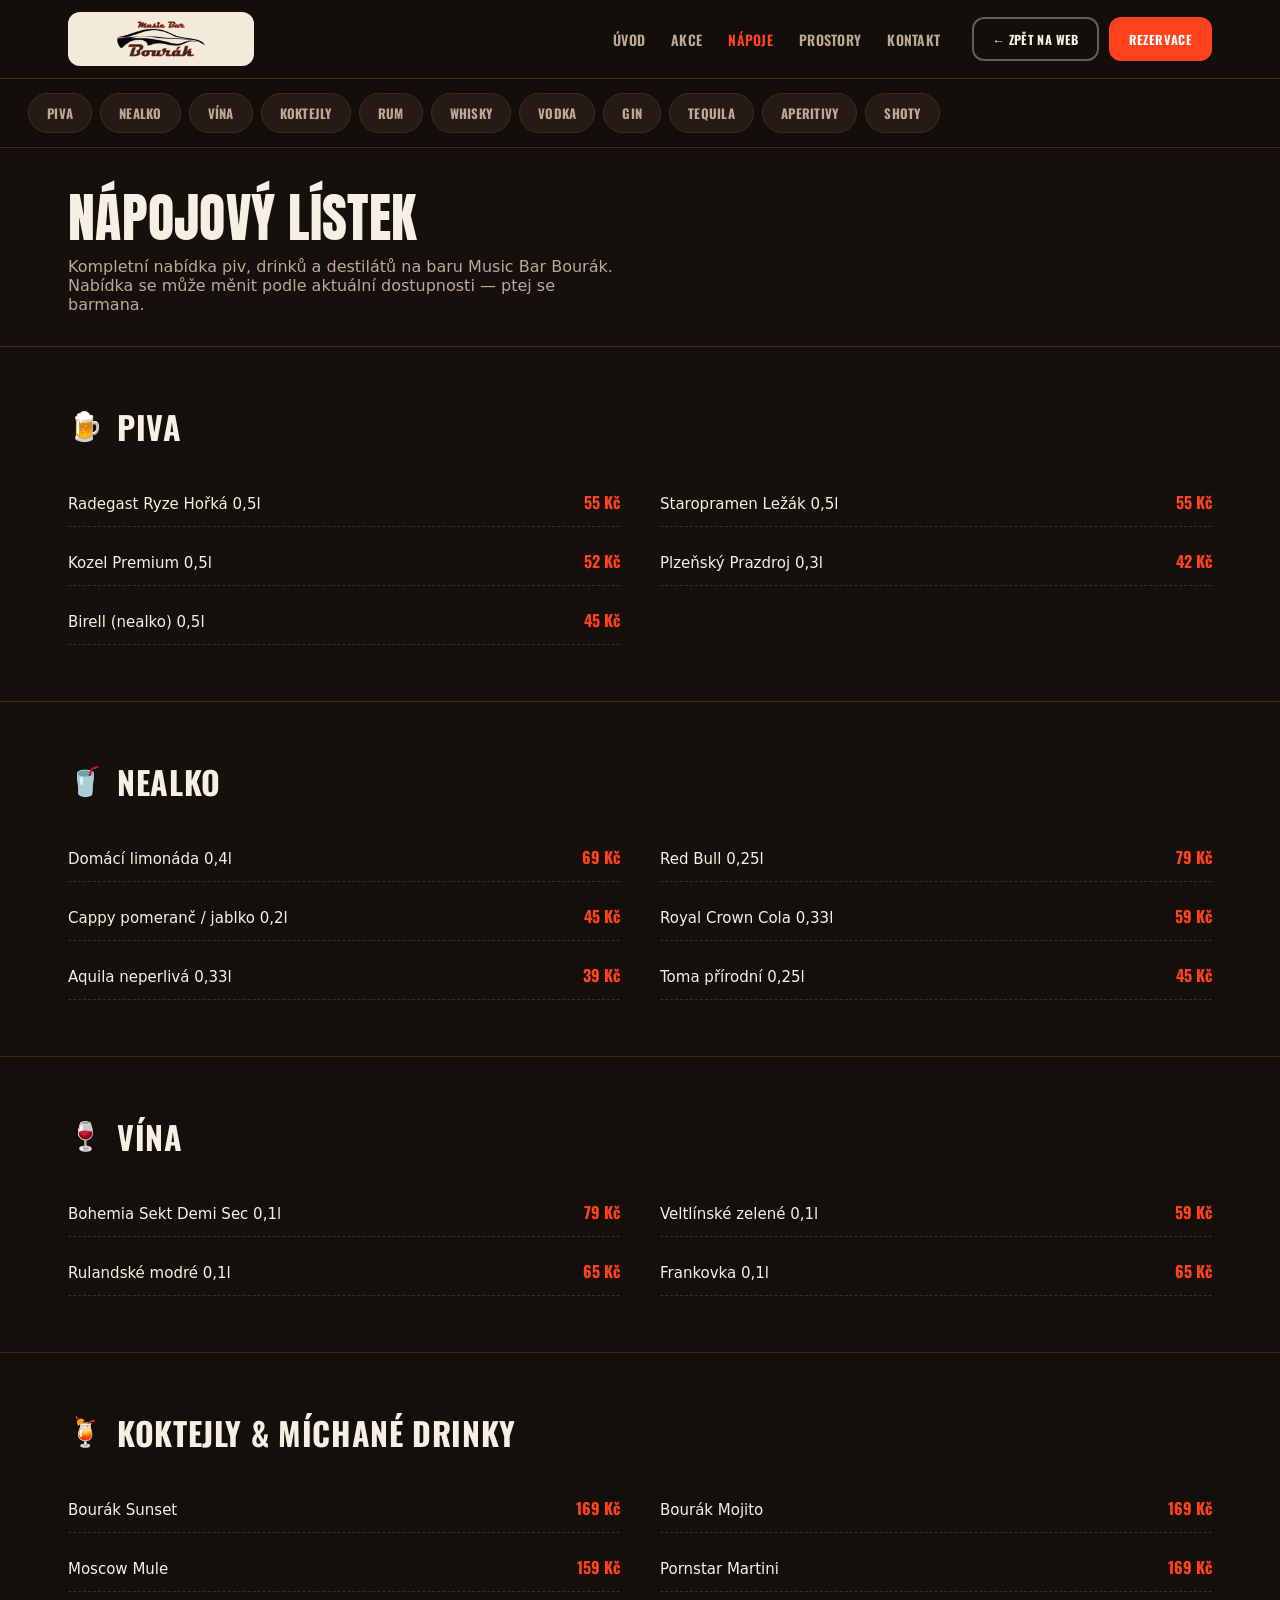
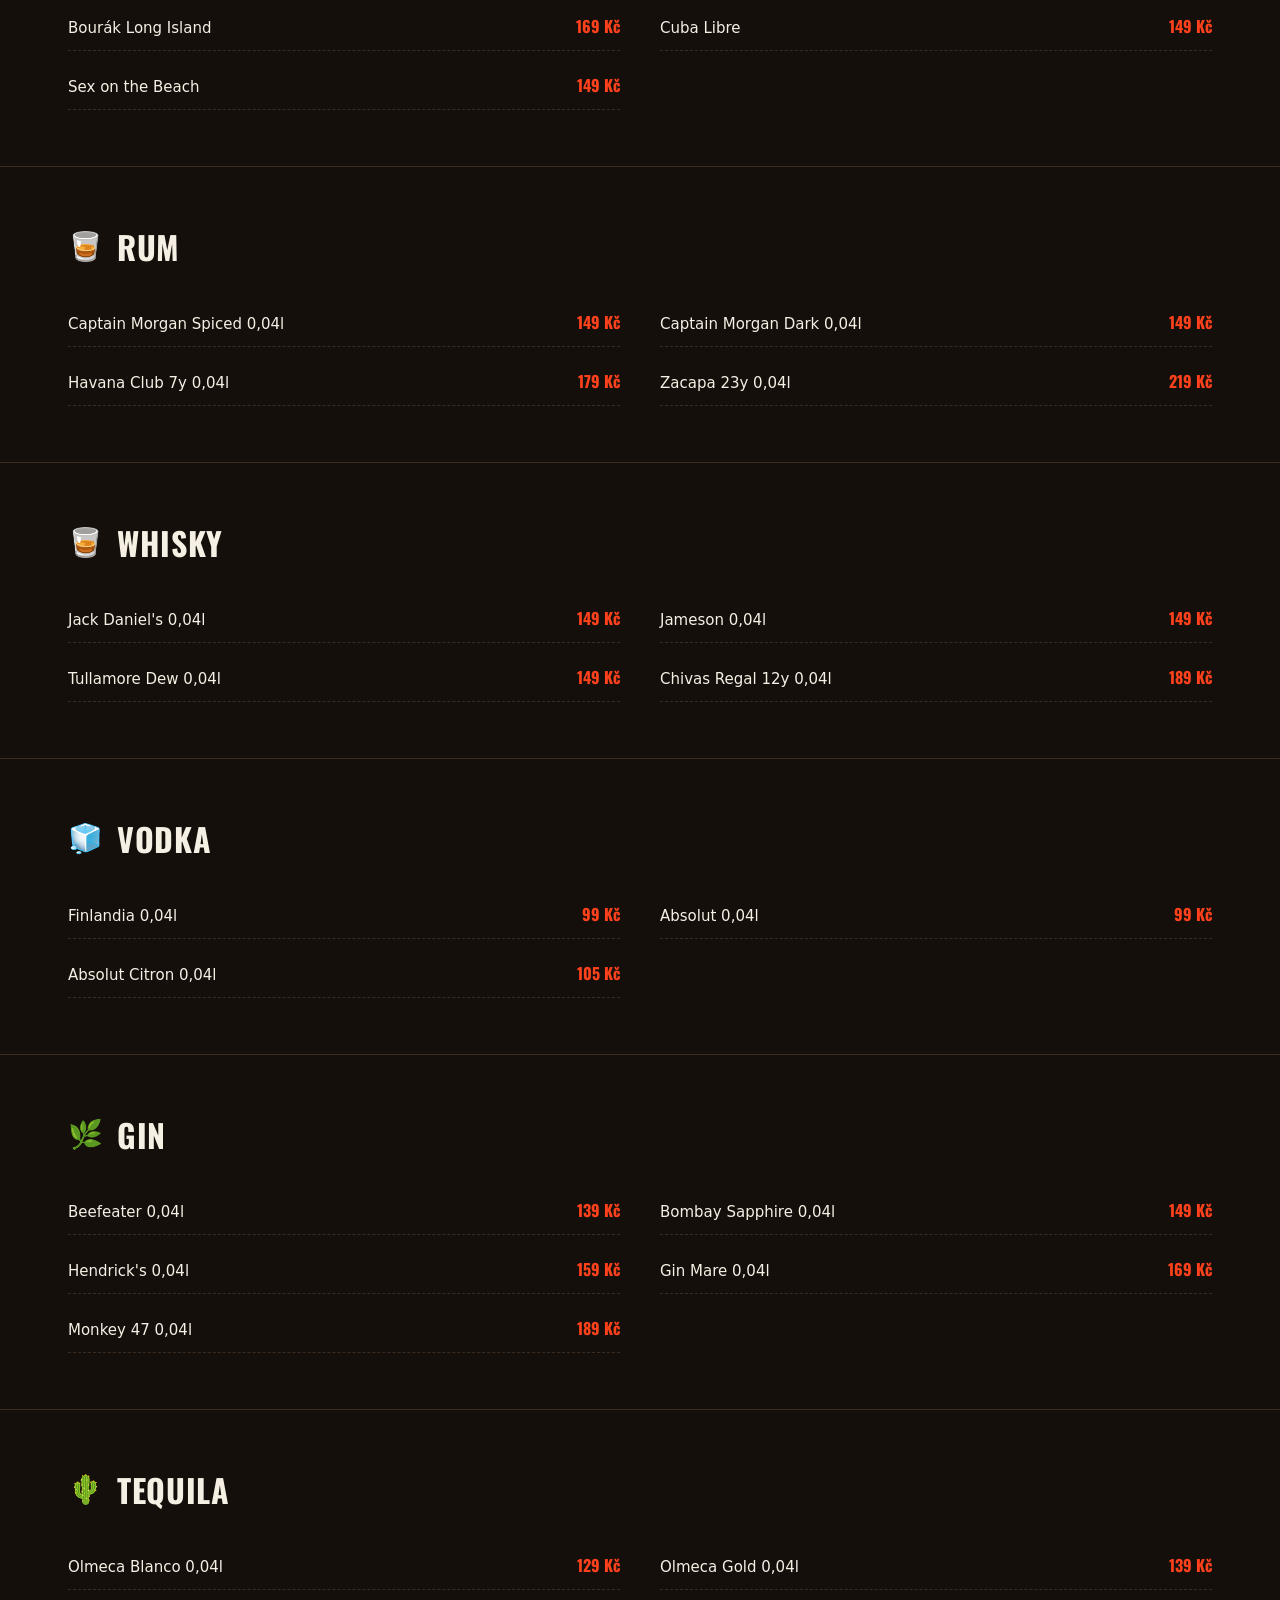
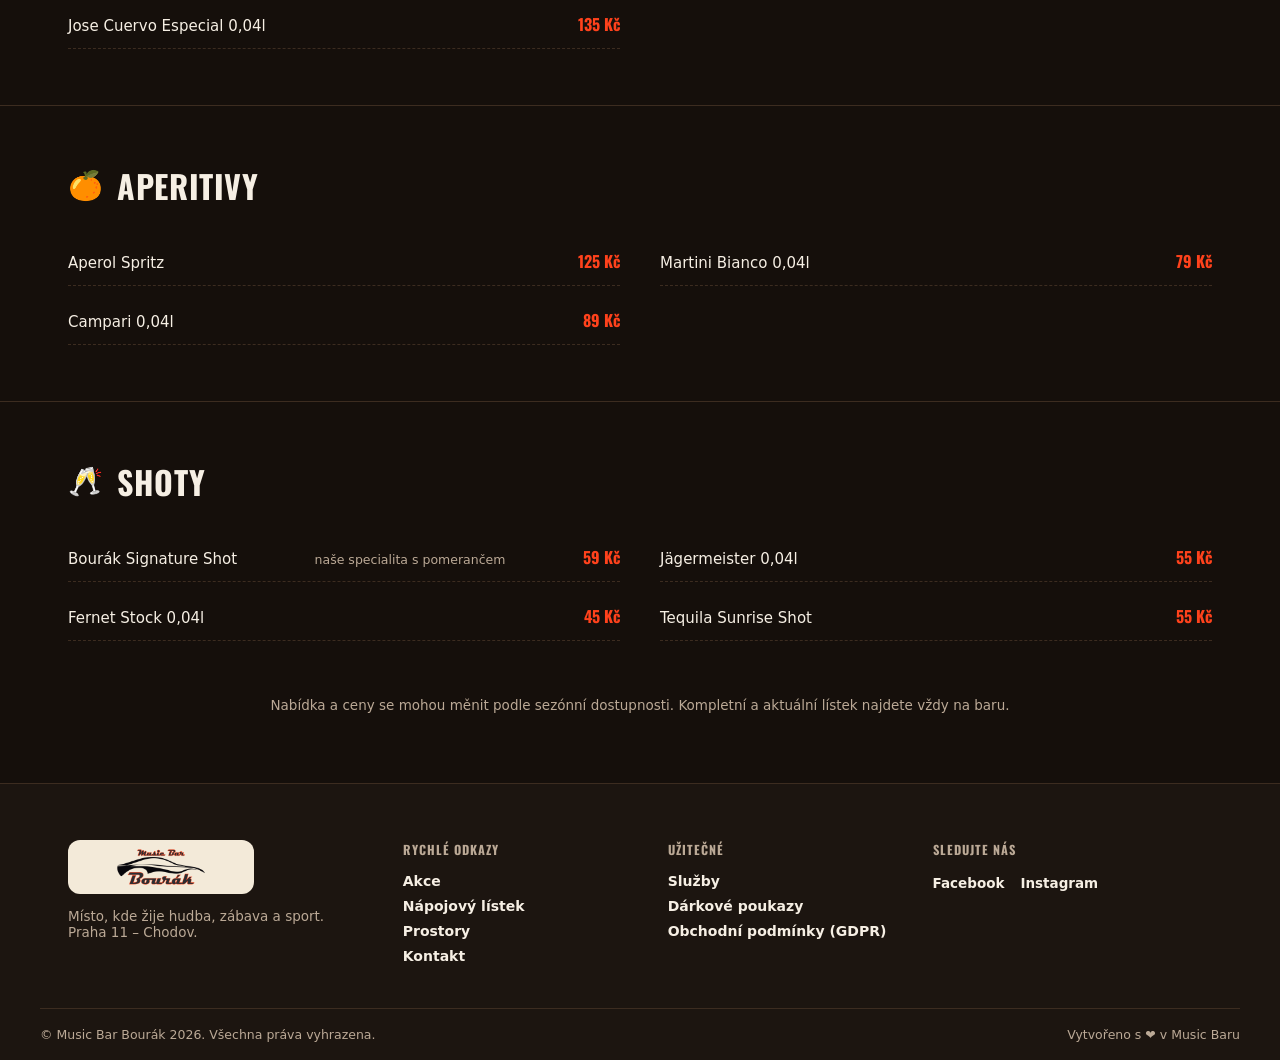
==== napoje.html @ 2e46e24a "Full brand-driven redesign: official logo, poster typography, real menu Complete visual redesign bui" ====
<!doctype html>
<html lang="cs">
<head>
<meta charset="utf-8">
<meta name="viewport" content="width=device-width, initial-scale=1, viewport-fit=cover">
<title>Nápojový lístek – Music Bar Bourák</title>
<meta name="description" content="Kompletní nápojový lístek Music Bar Bourák: piva, nealko, vína, koktejly, rum, whisky, vodka, gin, tequila, aperitivy a shoty.">
<link rel="stylesheet" href="assets/css/style.css">
<style>
.menu-page-hero { padding:44px 0 32px; border-bottom:1px solid var(--line); }
.menu-page-hero h1 { font-size:clamp(34px,5vw,54px); }
.menu-page-hero p { margin:14px 0 0; color:var(--muted); max-width:560px; font-size:16px; }
.cat-nav {
  position:sticky; top:78px; z-index:40;
  background:rgba(21,15,11,.96);
  backdrop-filter:blur(10px);
  border-bottom:1px solid var(--line);
  overflow-x:auto;
  scrollbar-width:none;
}
.cat-nav::-webkit-scrollbar { display:none; }
.cat-nav-inner { display:flex; gap:8px; padding:14px 28px; width:max-content; }
.cat-pill {
  font-family:'Oswald', sans-serif;
  font-size:13px; font-weight:700; text-transform:uppercase; letter-spacing:.02em;
  color:var(--muted);
  background:var(--surface);
  border:1px solid var(--line);
  border-radius:30px;
  padding:9px 18px;
  white-space:nowrap;
}
.cat-pill:hover { color:var(--paper); }
.menu-cat { padding:56px 0; border-bottom:1px solid var(--line); scroll-margin-top:150px; }
.menu-cat:last-of-type { border-bottom:none; }
.menu-cat-head { display:flex; align-items:center; gap:14px; margin-bottom:28px; }
.menu-cat-head .menu-ico { font-size:28px; }
.menu-cat-head h2 { font-size:clamp(24px,3vw,32px); }
.menu-list {
  list-style:none; margin:0; padding:0;
  display:grid; grid-template-columns:1fr 1fr; gap:10px 40px;
}
.menu-list li {
  display:flex; justify-content:space-between; align-items:baseline; gap:14px;
  padding:12px 0; border-bottom:1px dashed var(--line);
}
.menu-list li span { font-size:15px; }
.menu-list li small { display:block; color:var(--muted); font-size:12.5px; margin-top:2px; }
.menu-list li b { color:var(--orange); font-family:'Oswald', sans-serif; font-weight:700; white-space:nowrap; }
.pdf-note { margin-top:56px; text-align:center; color:var(--muted); font-size:13.5px; }
@media (max-width:720px) {
  .cat-nav { top:70px; }
  .menu-list { grid-template-columns:1fr; }
  .menu-cat { padding:40px 0; scroll-margin-top:130px; }
}
</style>
</head>
<body>

<header class="header">
  <div class="wrap header-inner">
    <a class="logo-plate" href="index.html" aria-label="Music Bar Bourák – úvod">
      <img src="assets/images/logo.webp" alt="Music Bar Bourák" width="220" height="53">
    </a>
    <nav class="nav" aria-label="Hlavní navigace">
      <a href="index.html#uvod">Úvod</a>
      <a href="index.html#akce">Akce</a>
      <a class="active" href="napoje.html">Nápoje</a>
      <a href="index.html#prostory">Prostory</a>
      <a href="index.html#kontakt">Kontakt</a>
    </nav>
    <div class="header-cta">
      <a class="btn btn-outline" href="index.html">← Zpět na web</a>
      <a class="btn btn-primary" href="index.html#kontakt">Rezervace</a>
    </div>
  </div>
</header>

<nav class="cat-nav" aria-label="Kategorie nápojového lístku">
  <div class="cat-nav-inner">
    <a class="cat-pill" href="#piva">Piva</a>
    <a class="cat-pill" href="#nealko">Nealko</a>
    <a class="cat-pill" href="#vina">Vína</a>
    <a class="cat-pill" href="#koktejly">Koktejly</a>
    <a class="cat-pill" href="#rum">Rum</a>
    <a class="cat-pill" href="#whisky">Whisky</a>
    <a class="cat-pill" href="#vodka">Vodka</a>
    <a class="cat-pill" href="#gin">Gin</a>
    <a class="cat-pill" href="#tequila">Tequila</a>
    <a class="cat-pill" href="#aperitivy">Aperitivy</a>
    <a class="cat-pill" href="#shoty">Shoty</a>
  </div>
</nav>

<main>
  <section class="menu-page-hero">
    <div class="wrap">
      <h1 class="display">Nápojový lístek</h1>
      <p>Kompletní nabídka piv, drinků a destilátů na baru Music Bar Bourák. Nabídka se může měnit podle aktuální dostupnosti — ptej se barmana.</p>
    </div>
  </section>

  <section class="menu-cat" id="piva">
    <div class="wrap">
      <div class="menu-cat-head"><span class="menu-ico" aria-hidden="true">🍺</span><h2 class="cond">Piva</h2></div>
      <ul class="menu-list">
        <li><span>Radegast Ryze Hořká 0,5l</span><b>55 Kč</b></li>
        <li><span>Staropramen Ležák 0,5l</span><b>55 Kč</b></li>
        <li><span>Kozel Premium 0,5l</span><b>52 Kč</b></li>
        <li><span>Plzeňský Prazdroj 0,3l</span><b>42 Kč</b></li>
        <li><span>Birell (nealko) 0,5l</span><b>45 Kč</b></li>
      </ul>
    </div>
  </section>

  <section class="menu-cat" id="nealko">
    <div class="wrap">
      <div class="menu-cat-head"><span class="menu-ico" aria-hidden="true">🥤</span><h2 class="cond">Nealko</h2></div>
      <ul class="menu-list">
        <li><span>Domácí limonáda 0,4l</span><b>69 Kč</b></li>
        <li><span>Red Bull 0,25l</span><b>79 Kč</b></li>
        <li><span>Cappy pomeranč / jablko 0,2l</span><b>45 Kč</b></li>
        <li><span>Royal Crown Cola 0,33l</span><b>59 Kč</b></li>
        <li><span>Aquila neperlivá 0,33l</span><b>39 Kč</b></li>
        <li><span>Toma přírodní 0,25l</span><b>45 Kč</b></li>
      </ul>
    </div>
  </section>

  <section class="menu-cat" id="vina">
    <div class="wrap">
      <div class="menu-cat-head"><span class="menu-ico" aria-hidden="true">🍷</span><h2 class="cond">Vína</h2></div>
      <ul class="menu-list">
        <li><span>Bohemia Sekt Demi Sec 0,1l</span><b>79 Kč</b></li>
        <li><span>Veltlínské zelené 0,1l</span><b>59 Kč</b></li>
        <li><span>Rulandské modré 0,1l</span><b>65 Kč</b></li>
        <li><span>Frankovka 0,1l</span><b>65 Kč</b></li>
      </ul>
    </div>
  </section>

  <section class="menu-cat" id="koktejly">
    <div class="wrap">
      <div class="menu-cat-head"><span class="menu-ico" aria-hidden="true">🍹</span><h2 class="cond">Koktejly &amp; míchané drinky</h2></div>
      <ul class="menu-list">
        <li><span>Bourák Sunset</span><b>169 Kč</b></li>
        <li><span>Bourák Mojito</span><b>169 Kč</b></li>
        <li><span>Moscow Mule</span><b>159 Kč</b></li>
        <li><span>Pornstar Martini</span><b>169 Kč</b></li>
        <li><span>Bourák Long Island</span><b>169 Kč</b></li>
        <li><span>Cuba Libre</span><b>149 Kč</b></li>
        <li><span>Sex on the Beach</span><b>149 Kč</b></li>
      </ul>
    </div>
  </section>

  <section class="menu-cat" id="rum">
    <div class="wrap">
      <div class="menu-cat-head"><span class="menu-ico" aria-hidden="true">🥃</span><h2 class="cond">Rum</h2></div>
      <ul class="menu-list">
        <li><span>Captain Morgan Spiced 0,04l</span><b>149 Kč</b></li>
        <li><span>Captain Morgan Dark 0,04l</span><b>149 Kč</b></li>
        <li><span>Havana Club 7y 0,04l</span><b>179 Kč</b></li>
        <li><span>Zacapa 23y 0,04l</span><b>219 Kč</b></li>
      </ul>
    </div>
  </section>

  <section class="menu-cat" id="whisky">
    <div class="wrap">
      <div class="menu-cat-head"><span class="menu-ico" aria-hidden="true">🥃</span><h2 class="cond">Whisky</h2></div>
      <ul class="menu-list">
        <li><span>Jack Daniel's 0,04l</span><b>149 Kč</b></li>
        <li><span>Jameson 0,04l</span><b>149 Kč</b></li>
        <li><span>Tullamore Dew 0,04l</span><b>149 Kč</b></li>
        <li><span>Chivas Regal 12y 0,04l</span><b>189 Kč</b></li>
      </ul>
    </div>
  </section>

  <section class="menu-cat" id="vodka">
    <div class="wrap">
      <div class="menu-cat-head"><span class="menu-ico" aria-hidden="true">🧊</span><h2 class="cond">Vodka</h2></div>
      <ul class="menu-list">
        <li><span>Finlandia 0,04l</span><b>99 Kč</b></li>
        <li><span>Absolut 0,04l</span><b>99 Kč</b></li>
        <li><span>Absolut Citron 0,04l</span><b>105 Kč</b></li>
      </ul>
    </div>
  </section>

  <section class="menu-cat" id="gin">
    <div class="wrap">
      <div class="menu-cat-head"><span class="menu-ico" aria-hidden="true">🌿</span><h2 class="cond">Gin</h2></div>
      <ul class="menu-list">
        <li><span>Beefeater 0,04l</span><b>139 Kč</b></li>
        <li><span>Bombay Sapphire 0,04l</span><b>149 Kč</b></li>
        <li><span>Hendrick's 0,04l</span><b>159 Kč</b></li>
        <li><span>Gin Mare 0,04l</span><b>169 Kč</b></li>
        <li><span>Monkey 47 0,04l</span><b>189 Kč</b></li>
      </ul>
    </div>
  </section>

  <section class="menu-cat" id="tequila">
    <div class="wrap">
      <div class="menu-cat-head"><span class="menu-ico" aria-hidden="true">🌵</span><h2 class="cond">Tequila</h2></div>
      <ul class="menu-list">
        <li><span>Olmeca Blanco 0,04l</span><b>129 Kč</b></li>
        <li><span>Olmeca Gold 0,04l</span><b>139 Kč</b></li>
        <li><span>Jose Cuervo Especial 0,04l</span><b>135 Kč</b></li>
      </ul>
    </div>
  </section>

  <section class="menu-cat" id="aperitivy">
    <div class="wrap">
      <div class="menu-cat-head"><span class="menu-ico" aria-hidden="true">🍊</span><h2 class="cond">Aperitivy</h2></div>
      <ul class="menu-list">
        <li><span>Aperol Spritz</span><b>125 Kč</b></li>
        <li><span>Martini Bianco 0,04l</span><b>79 Kč</b></li>
        <li><span>Campari 0,04l</span><b>89 Kč</b></li>
      </ul>
    </div>
  </section>

  <section class="menu-cat" id="shoty">
    <div class="wrap">
      <div class="menu-cat-head"><span class="menu-ico" aria-hidden="true">🥂</span><h2 class="cond">Shoty</h2></div>
      <ul class="menu-list">
        <li><span>Bourák Signature Shot</span><small>naše specialita s pomerančem</small><b>59 Kč</b></li>
        <li><span>Jägermeister 0,04l</span><b>55 Kč</b></li>
        <li><span>Fernet Stock 0,04l</span><b>45 Kč</b></li>
        <li><span>Tequila Sunrise Shot</span><b>55 Kč</b></li>
      </ul>
      <p class="pdf-note">Nabídka a ceny se mohou měnit podle sezónní dostupnosti. Kompletní a aktuální lístek najdete vždy na baru.</p>
    </div>
  </section>
</main>

<footer class="footer">
  <div class="wrap footer-grid">
    <div>
      <a class="logo-plate" href="index.html" aria-label="Music Bar Bourák">
        <img src="assets/images/logo.webp" alt="Music Bar Bourák" width="180" height="43" loading="lazy">
      </a>
      <p class="tagline">Místo, kde žije hudba, zábava a sport. Praha 11 – Chodov.</p>
    </div>
    <div>
      <h4 class="cond">Rychlé odkazy</h4>
      <ul><li><a href="index.html#akce">Akce</a></li><li><a href="napoje.html">Nápojový lístek</a></li><li><a href="index.html#prostory">Prostory</a></li><li><a href="index.html#kontakt">Kontakt</a></li></ul>
    </div>
    <div>
      <h4 class="cond">Užitečné</h4>
      <ul><li><a href="index.html#sluzby">Služby</a></li><li>Dárkové poukazy</li><li>Obchodní podmínky (GDPR)</li></ul>
    </div>
    <div>
      <h4 class="cond">Sledujte nás</h4>
      <div class="social-row">
        <a href="https://www.facebook.com/musicbarbourak/" target="_blank" rel="noopener" aria-label="Facebook Music Bar Bourák">Facebook</a>
        <a href="#" aria-label="Instagram Music Bar Bourák">Instagram</a>
      </div>
    </div>
  </div>
  <div class="wrap footer-bottom">
    <span>© Music Bar Bourák 2026. Všechna práva vyhrazena.</span>
    <span>Vytvořeno s ❤ v Music Baru</span>
  </div>
</footer>

<nav class="mobile-nav" aria-label="Mobilní navigace">
  <a href="index.html#akce"><span aria-hidden="true">🗓️</span>Akce</a>
  <a class="active" href="napoje.html"><span aria-hidden="true">🍹</span>Nápoje</a>
  <a href="index.html#prostory"><span aria-hidden="true">🖼️</span>Prostory</a>
  <a href="index.html#kontakt"><span aria-hidden="true">⌖</span>Kontakt</a>
</nav>
</body>
</html>
---- assets/css/style.css ----
/* ============ Fonts ============ */
@font-face {
  font-family:'Anton';
  src:url('../fonts/anton-latin.woff2') format('woff2');
  unicode-range:U+0000-00FF,U+0131,U+0152-0153,U+02BB-02BC,U+02C6,U+02DA,U+02DC,U+2000-206F,U+20AC,U+2122;
  font-weight:400; font-style:normal; font-display:swap;
}
@font-face {
  font-family:'Anton';
  src:url('../fonts/anton-latin-ext.woff2') format('woff2');
  unicode-range:U+0100-02BA,U+02BD-02CC,U+02CE-02FF,U+1E00-1EFF;
  font-weight:400; font-style:normal; font-display:swap;
}
@font-face {
  font-family:'Oswald';
  src:url('../fonts/oswald-600-latin.woff2') format('woff2');
  unicode-range:U+0000-00FF,U+0131,U+0152-0153,U+02BB-02BC,U+02C6,U+02DA,U+02DC,U+2000-206F,U+20AC,U+2122;
  font-weight:600; font-style:normal; font-display:swap;
}
@font-face {
  font-family:'Oswald';
  src:url('../fonts/oswald-600-latin-ext.woff2') format('woff2');
  unicode-range:U+0100-02BA,U+02BD-02CC,U+02CE-02FF,U+1E00-1EFF;
  font-weight:600; font-style:normal; font-display:swap;
}
@font-face {
  font-family:'Oswald';
  src:url('../fonts/oswald-700-latin.woff2') format('woff2');
  unicode-range:U+0000-00FF,U+0131,U+0152-0153,U+02BB-02BC,U+02C6,U+02DA,U+02DC,U+2000-206F,U+20AC,U+2122;
  font-weight:700; font-style:normal; font-display:swap;
}
@font-face {
  font-family:'Oswald';
  src:url('../fonts/oswald-700-latin-ext.woff2') format('woff2');
  unicode-range:U+0100-02BA,U+02BD-02CC,U+02CE-02FF,U+1E00-1EFF;
  font-weight:700; font-style:normal; font-display:swap;
}

/* ============ Tokens ============ */
:root {
  --bg:#150f0b;
  --bg-soft:#1c1510;
  --bg-alt:#241a13;
  --surface:#251b14;
  --line:#3c2c20;
  --cream:#f3ead9;
  --cream-2:#e9dcc4;
  --ink:#1c140f;
  --paper:#f6efe4;
  --muted:#bba996;
  --muted-ink:#6e5c4a;
  --orange:#ff421c;
  --orange-2:#ff6a3d;
  --orange-deep:#c72f10;
  --radius-lg:22px;
  --radius-md:16px;
  --maxw:1200px;
}
* { box-sizing:border-box; }
html {
  scroll-behavior:smooth;
  scroll-padding-top:96px;
}
body {
  margin:0;
  background:var(--bg);
  color:var(--paper);
  font-family:Inter, ui-sans-serif, system-ui, -apple-system, BlinkMacSystemFont, "Segoe UI", Arial, sans-serif;
  -webkit-font-smoothing:antialiased;
  position:relative;
}
body::before {
  content:"";
  position:fixed;
  inset:0;
  pointer-events:none;
  z-index:1;
  opacity:.05;
  mix-blend-mode:overlay;
  background-image:url("data:image/svg+xml,%3Csvg xmlns='http://www.w3.org/2000/svg' width='120' height='120'%3E%3Cfilter id='n'%3E%3CfeTurbulence type='fractalNoise' baseFrequency='0.85' numOctaves='2' stitchTiles='stitch'/%3E%3C/filter%3E%3Crect width='100%25' height='100%25' filter='url(%23n)'/%3E%3C/svg%3E");
}
a { color:inherit; text-decoration:none; }
img { display:block; max-width:100%; }
.wrap {
  width:100%;
  max-width:var(--maxw);
  margin:0 auto;
  padding:0 28px;
  position:relative;
  z-index:2;
}
.display {
  font-family:'Anton', Impact, sans-serif;
  text-transform:uppercase;
  letter-spacing:.005em;
  line-height:.95;
  font-weight:400;
  margin:0;
}
.cond {
  font-family:'Oswald', Impact, sans-serif;
  text-transform:uppercase;
  letter-spacing:.02em;
  font-weight:700;
  margin:0;
}
.sr-only {
  position:absolute; width:1px; height:1px; padding:0; margin:-1px;
  overflow:hidden; clip:rect(0,0,0,0); white-space:nowrap; border:0;
}
.section { padding:88px 0; position:relative; z-index:2; }
.section-alt { background:var(--bg-soft); }
.section-head { max-width:680px; margin:0 0 40px; }
.section-head-row {
  display:flex;
  align-items:flex-end;
  justify-content:space-between;
  gap:20px;
  flex-wrap:wrap;
  max-width:none;
}
.section-head h2 { font-size:clamp(30px,3.6vw,46px); }
.eyebrow {
  display:inline-flex;
  align-items:center;
  gap:8px;
  font-family:'Oswald', sans-serif;
  font-size:12.5px;
  font-weight:700;
  letter-spacing:.16em;
  text-transform:uppercase;
  color:var(--orange);
  margin:0 0 10px;
}
.eyebrow-onlight { color:var(--orange); }
.link-arrow {
  font-family:'Oswald', sans-serif;
  font-weight:600;
  font-size:14px;
  color:var(--orange);
  white-space:nowrap;
}
.link-arrow:hover { color:var(--orange-2); }

/* ============ Buttons ============ */
.btn {
  display:inline-flex;
  align-items:center;
  justify-content:center;
  gap:8px;
  height:52px;
  padding:0 26px;
  border-radius:12px;
  font-family:'Oswald', sans-serif;
  font-size:14.5px;
  font-weight:700;
  letter-spacing:.03em;
  text-transform:uppercase;
  white-space:nowrap;
  border:2px solid transparent;
  cursor:pointer;
}
.btn-lg { height:58px; padding:0 32px; font-size:15.5px; }
.btn-primary { background:var(--orange); color:#fff; }
.btn-primary:hover { background:var(--orange-deep); }
.btn-outline { background:transparent; color:var(--paper); border-color:rgba(246,239,228,.35); }
.btn-outline:hover { border-color:var(--paper); }
.btn-light { background:var(--cream); color:var(--ink); }
.btn-light:hover { background:#fff; }
.btn-dark { background:var(--ink); color:var(--cream); }
.btn-block { width:100%; }

/* ============ Logo plate ============ */
.logo-plate {
  display:inline-flex;
  align-items:center;
  background:var(--cream);
  border-radius:12px;
  padding:8px 14px;
  line-height:0;
  flex-shrink:0;
}
.logo-plate img { height:38px; width:auto; flex-shrink:0; }

/* ============ Header ============ */
.header {
  position:sticky;
  top:0;
  z-index:50;
  background:rgba(21,15,11,.92);
  backdrop-filter:blur(14px);
  border-bottom:1px solid var(--line);
}
.header-inner {
  height:78px;
  display:flex;
  align-items:center;
  gap:32px;
}
.nav {
  margin-left:auto;
  display:flex;
  align-items:center;
  gap:26px;
  font-family:'Oswald', sans-serif;
  font-size:14px;
  font-weight:600;
  text-transform:uppercase;
  letter-spacing:.02em;
  color:var(--muted);
}
.nav a:hover, .nav a.active { color:var(--orange); }
.header-cta { display:flex; gap:10px; flex-shrink:0; }
.header-cta .btn { height:44px; padding:0 18px; font-size:12.5px; white-space:nowrap; }

/* ============ Hero ============ */
.hero {
  padding:56px 0 76px;
  background:
    radial-gradient(circle at 18% 10%, rgba(255,66,28,.16), transparent 45%),
    var(--bg);
  border-bottom:1px solid var(--line);
  overflow:hidden;
}
.hero-grid {
  display:grid;
  grid-template-columns:1.05fr .95fr;
  gap:56px;
  align-items:center;
}
.hero-title {
  font-size:clamp(52px,7vw,92px);
  margin:8px 0 0;
}
.hero-title .accent { color:var(--orange); -webkit-text-stroke:2px var(--orange-deep); }
.lead {
  margin:22px 0 0;
  font-size:18px;
  line-height:1.55;
  color:var(--muted);
  max-width:480px;
}
.feature-list {
  margin:28px 0 0;
  padding:0;
  list-style:none;
  display:flex;
  flex-wrap:wrap;
  gap:10px 22px;
  font-family:'Oswald', sans-serif;
  font-size:13.5px;
  font-weight:600;
  text-transform:uppercase;
  letter-spacing:.02em;
}
.feature-list li { display:flex; align-items:center; gap:8px; }
.feature-list .dot { width:8px; height:8px; border-radius:50%; background:var(--orange); flex:0 0 auto; }
.hero-actions { display:flex; gap:16px; margin-top:34px; flex-wrap:wrap; }
.hero-visual { position:relative; }
.hero-photo {
  position:relative;
  border-radius:var(--radius-lg);
  overflow:hidden;
  aspect-ratio:4/5;
  border:1px solid var(--line);
  box-shadow:0 30px 60px -20px rgba(0,0,0,.6);
}
.hero-photo img { width:100%; height:100%; object-fit:cover; object-position:center 30%; }
.hero-photo::after {
  content:"";
  position:absolute; inset:0;
  background:linear-gradient(to top, rgba(10,7,5,.55), transparent 45%);
}
.hero-photo-badge {
  position:absolute;
  left:-28px;
  bottom:-28px;
  width:34%;
  aspect-ratio:1;
  border-radius:50%;
  overflow:hidden;
  border:5px solid var(--bg);
  outline:2px solid var(--orange);
  box-shadow:0 18px 34px rgba(0,0,0,.5);
}
.hero-photo-badge img { width:100%; height:100%; object-fit:cover; object-position:center 35%; }
.hero-tag {
  position:absolute;
  top:18px; right:18px;
  background:rgba(21,15,11,.85);
  border:1px solid rgba(255,255,255,.14);
  border-radius:30px;
  padding:8px 16px;
  font-family:'Oswald', sans-serif;
  font-size:12.5px;
  font-weight:700;
}

/* ============ Pilíře ============ */
.pillars {
  display:grid;
  grid-template-columns:repeat(3,1fr);
  gap:14px;
}
.pillar {
  position:relative;
  border-radius:var(--radius-md);
  overflow:hidden;
  min-height:230px;
  display:flex;
  align-items:flex-end;
  padding:22px;
  border:1px solid var(--line);
}
.pillar::before {
  content:"";
  position:absolute; top:0; left:0; right:0; height:5px;
  background:var(--orange);
  z-index:2;
}
.pillar-photo {
  background-color:var(--bg-alt);
  background-size:cover;
  background-position:center;
  background-repeat:no-repeat;
}
.pillar-photo::after {
  content:"";
  position:absolute; inset:0;
  background:linear-gradient(to top, rgba(9,6,4,.92) 15%, rgba(9,6,4,.15) 70%);
}
.pillar-solid { background:linear-gradient(155deg, var(--orange), var(--orange-deep)); }
.pillar-dark {
  background:
    repeating-linear-gradient(-45deg, rgba(255,255,255,.03) 0 12px, transparent 12px 24px),
    var(--bg-alt);
}
.pillar-body, .pillar-icon { position:relative; z-index:2; }
.pillar-icon { font-size:34px; position:absolute; top:22px; left:22px; z-index:2; }
.pillar h3 { font-size:20px; margin:0 0 4px; }
.pillar p { margin:0; font-size:13.5px; color:rgba(246,239,228,.85); }
.pillar-solid p { color:rgba(255,255,255,.92); }
.pillar:hover { transform:translateY(-3px); transition:transform .2s ease; }

/* ============ Akce / Events ============ */
.events {
  display:grid;
  grid-template-columns:repeat(4,1fr);
  gap:16px;
}
.event {
  position:relative;
  background:var(--surface);
  border:1px solid var(--line);
  border-radius:var(--radius-md);
  overflow:hidden;
  display:flex;
  flex-direction:column;
}
.event-wide { grid-column:span 2; flex-direction:row; }
.event-media { position:relative; overflow:hidden; }
.event-wide .event-media { flex:0 0 46%; }
.event:not(.event-wide) .event-media { aspect-ratio:4/3; }
.event-media img { width:100%; height:100%; object-fit:cover; }
.event-solid { justify-content:flex-start; }
.event-icon {
  font-size:44px;
  padding:28px 22px 0;
}
.event-date-badge {
  position:absolute;
  top:14px; left:14px;
  z-index:2;
  background:var(--orange);
  color:#fff;
  border-radius:10px;
  padding:6px 12px;
  display:flex;
  flex-direction:column;
  align-items:center;
  line-height:1.1;
  font-family:'Oswald', sans-serif;
}
.event-solid .event-date-badge, .event-wide .event-date-badge { position:static; align-self:flex-start; margin:18px 0 0 22px; }
.event-date-badge .day { font-size:15px; font-weight:700; }
.event-body { padding:20px 22px 22px; display:flex; flex-direction:column; gap:8px; flex:1; }
.event-wide .event-body { justify-content:center; }
.tag {
  align-self:flex-start;
  font-family:'Oswald', sans-serif;
  font-size:11px;
  font-weight:700;
  text-transform:uppercase;
  letter-spacing:.04em;
  padding:4px 11px;
  border-radius:20px;
  color:#fff;
}
.tag-kviz { background:#e0a400; color:#231600; }
.tag-hudba { background:var(--orange); }
.tag-sport { background:#2f7a4f; }
.event h3 { font-size:18px; margin:2px 0 0; }
.event p { margin:0; font-size:13.5px; color:var(--muted); line-height:1.4; }
.event .link-arrow { margin-top:4px; }
.program-note { margin:32px auto 0; text-align:center; color:var(--muted); font-size:14px; }
.program-note span { color:var(--orange); font-weight:700; }

/* ============ Speciální nabídka ============ */
.special-card {
  display:grid;
  grid-template-columns:.9fr 1.1fr;
  background:var(--cream);
  color:var(--ink);
  border-radius:var(--radius-lg);
  overflow:hidden;
}
.special-media { position:relative; min-height:260px; }
.special-media img { width:100%; height:100%; object-fit:cover; position:absolute; inset:0; }
.special-body { padding:36px 40px; display:flex; flex-direction:column; justify-content:center; }
.special-body h2 { font-size:28px; margin:0 0 12px; }
.special-body p { margin:0 0 20px; color:var(--muted-ink); font-size:15px; line-height:1.5; max-width:420px; }
.special-price { font-family:'Anton', sans-serif; font-size:34px; color:var(--orange); margin-bottom:20px; }
.special-price span { font-family:'Oswald', sans-serif; font-size:13px; color:var(--muted-ink); text-transform:uppercase; margin-left:6px; }
.special-body .btn { width:max-content; }

/* ============ Menu grid (short) ============ */
.menu-grid {
  display:grid;
  grid-template-columns:repeat(4,1fr);
  gap:16px;
  margin-bottom:26px;
}
.menu-card {
  background:var(--surface);
  border:1px solid var(--line);
  border-radius:var(--radius-md);
  padding:22px;
  display:flex;
  flex-direction:column;
  gap:14px;
}
.menu-card-head { display:flex; align-items:center; gap:10px; }
.menu-ico { font-size:22px; }
.menu-card h3 { font-size:15px; }
.menu-card ul { list-style:none; margin:0; padding:0; display:grid; gap:9px; flex:1; }
.menu-card li {
  display:flex; justify-content:space-between; gap:10px;
  font-size:13.5px;
  border-bottom:1px dashed var(--line);
  padding-bottom:8px;
}
.menu-card li b { color:var(--muted); font-weight:700; white-space:nowrap; }

/* ============ Brand ticker ============ */
.brands {
  position:relative;
  overflow:hidden;
  border-radius:var(--radius-md);
  border:1px solid var(--line);
  background:#fff;
  padding:16px 0;
}
.brands-title { padding:0 22px 12px; font-size:13px; color:var(--muted-ink); letter-spacing:.08em; }
.brand-track { width:max-content; display:flex; animation:brandsMove 32s linear infinite; }
.brand-track img { width:704px; max-width:none; height:53px; object-fit:cover; }
.brands:hover .brand-track { animation-play-state:paused; }
@keyframes brandsMove { from { transform:translateX(0); } to { transform:translateX(-704px); } }
@media (prefers-reduced-motion:reduce) { .brand-track { animation:none; } }

/* ============ Drinks band (nezávislé slice fotky s vlastním textem) ============ */
.drinks-band {
  display:grid;
  grid-template-columns:1.3fr 1fr;
  gap:14px;
  margin-bottom:22px;
}
.drinks-band-main, .drinks-band-stack img {
  border-radius:var(--radius-md);
  overflow:hidden;
  border:1px solid var(--line);
}
.drinks-band-main img { width:100%; height:100%; object-fit:cover; }
.drinks-band-stack { display:grid; gap:14px; }
.drinks-band-stack img { width:100%; height:100%; object-fit:cover; }

/* ============ Mosaic (prostory) ============ */
.mosaic {
  display:grid;
  grid-template-columns:repeat(3,1fr);
  grid-auto-rows:170px;
  gap:14px;
}
.mosaic-tile {
  position:relative;
  margin:0;
  border-radius:var(--radius-md);
  overflow:hidden;
  border:1px solid var(--line);
}
.mosaic-big { grid-row:span 2; }
.mosaic-tile img { width:100%; height:100%; object-fit:cover; position:absolute; inset:0; }
.mosaic-tile figcaption {
  position:absolute; left:0; right:0; bottom:0; z-index:2;
  padding:16px 18px;
  background:linear-gradient(to top, rgba(9,6,4,.88), transparent 75%);
}
.mosaic-tile figcaption .cond { font-size:14px; }
.mosaic-icon {
  background:var(--bg-alt);
  display:flex;
  flex-direction:column;
  align-items:center;
  justify-content:center;
  gap:10px;
  text-align:center;
}
.mosaic-icon .cond { font-size:13px; color:var(--muted); }

/* ============ CTA banner (soukromé akce) ============ */
.cta-banner {
  background:linear-gradient(120deg, var(--orange-deep), var(--orange));
  border-radius:var(--radius-lg);
  padding:44px 48px;
  display:flex;
  align-items:center;
  justify-content:space-between;
  gap:28px;
  flex-wrap:wrap;
}
.cta-banner h2 { font-size:28px; color:#fff; margin:2px 0 12px; }
.cta-banner p { margin:0; color:rgba(255,255,255,.9); font-size:15px; max-width:440px; }

/* ============ Wall / Facebook ============ */
.wall { display:grid; grid-template-columns:repeat(4,1fr); gap:16px; }
.wall-post { background:var(--surface); border:1px solid var(--line); border-radius:var(--radius-md); overflow:hidden; padding:18px 18px 0; }
.wall-head { display:flex; align-items:center; gap:10px; margin-bottom:10px; }
.wall-avatar {
  width:34px; height:34px; border-radius:50%;
  background:var(--orange); color:#fff;
  display:grid; place-items:center; font-size:12px; flex:0 0 auto;
}
.wall-head b { display:block; font-size:13.5px; }
.wall-head span { display:block; font-size:11.5px; color:var(--muted); }
.wall-post p { margin:0 0 14px; font-size:13.5px; color:var(--paper); line-height:1.4; }
.wall-post img { width:calc(100% + 36px); height:auto; margin:0 -18px; aspect-ratio:4/3; object-fit:cover; }

/* ============ Kontakt ============ */
.contact-panel {
  background:var(--cream);
  color:var(--ink);
  border-radius:var(--radius-lg);
  padding:40px;
}
.contact-grid { display:grid; grid-template-columns:1fr 1fr 1.2fr; gap:28px; }
.contact-grid h3 { font-size:17px; margin:0 0 16px; }
.contact-list { display:grid; gap:10px; }
.contact-list div { display:flex; gap:10px; font-size:14px; line-height:1.4; }
.contact-list b { color:var(--orange); width:16px; flex:0 0 auto; }
.hours { display:grid; gap:5px; font-size:14px; }
.hours div { display:flex; justify-content:space-between; gap:10px; }
.map-box {
  position:relative;
  min-height:150px;
  border-radius:14px;
  border:1px solid var(--cream-2);
  background:
    linear-gradient(20deg, transparent 45%, #e2d6c6 46% 48%, transparent 49%),
    linear-gradient(-14deg, transparent 42%, #e2d6c6 43% 46%, transparent 47%),
    linear-gradient(#f4ede4,#ece1d3);
  display:flex; align-items:center; justify-content:center;
}
.pin { width:36px; height:36px; border-radius:50% 50% 50% 0; background:var(--orange); transform:rotate(-45deg) translateY(-14px); }
.pin::after { content:""; position:absolute; inset:9px; border-radius:50%; background:#fff; }
.map-box .btn { position:absolute; bottom:14px; left:50%; transform:translateX(-50%); height:40px; padding:0 18px; font-size:12.5px; }
.reserve { margin-top:24px; border-top:1px solid var(--cream-2); padding-top:28px; }
.reserve h3 { font-size:20px; margin:0 0 4px; }
.reserve > p { margin:0 0 20px; color:var(--muted-ink); font-size:14px; }
.reserve-form { display:grid; grid-template-columns:1fr 1fr; gap:14px; }
.field-full { grid-column:1/-1; }
.reserve-form label { display:block; margin-bottom:6px; font-size:12.5px; font-weight:700; }
.reserve-form input, .reserve-form textarea {
  width:100%; padding:13px 14px; border:1px solid var(--cream-2); border-radius:10px;
  background:#fff; font-family:inherit; font-size:14px; color:var(--ink);
}
.reserve-form input:focus, .reserve-form textarea:focus { outline:2px solid var(--orange); outline-offset:1px; }
.reserve-form textarea { resize:vertical; min-height:80px; }

/* ============ Services strip (utlumeno) ============ */
.services-strip { border-top:1px solid var(--line); background:var(--bg-soft); padding:18px 0; }
.services-strip-inner { display:flex; align-items:center; gap:20px; flex-wrap:wrap; }
.services-strip-label { font-size:11px; color:var(--muted); flex:0 0 auto; }
.services-strip-list { display:flex; gap:22px; flex-wrap:wrap; font-size:13px; color:var(--muted); }

/* ============ Footer ============ */
.footer { background:var(--bg-soft); border-top:1px solid var(--line); padding:56px 0 0; }
.footer-grid { display:grid; grid-template-columns:1.3fr 1fr 1fr 1.2fr; gap:32px; padding-bottom:44px; }
.tagline { color:var(--muted); font-size:13.5px; margin:14px 0 0; max-width:260px; }
.footer h4 { font-size:12.5px; letter-spacing:.08em; color:var(--muted); margin:0 0 14px; }
.footer ul { list-style:none; margin:0; padding:0; display:grid; gap:9px; }
.footer li, .footer li a { font-size:14px; font-weight:600; }
.footer li a:hover { color:var(--orange); }
.newsletter-form { display:flex; gap:8px; margin-top:14px; }
.newsletter-form input {
  flex:1; min-width:0; padding:11px 12px; border-radius:10px;
  border:1px solid var(--line); background:var(--bg); color:var(--paper); font-family:inherit; font-size:13px;
}
.newsletter-form .btn { height:auto; padding:0 16px; font-size:11.5px; }
.social-row { display:flex; gap:16px; margin-top:16px; font-size:13.5px; font-weight:700; }
.social-row a:hover { color:var(--orange); }
.footer-bottom {
  border-top:1px solid var(--line);
  padding:18px 0;
  display:flex; justify-content:space-between; gap:12px; flex-wrap:wrap;
  color:var(--muted); font-size:12.5px;
}

/* ============ Mobile nav ============ */
.mobile-nav { display:none; }

/* ============ Responsive ============ */
@media (max-width:980px) {
  .header-inner { gap:16px; }
  .nav { gap:16px; font-size:12.5px; }
  .header-cta .btn { padding:0 14px; }
  .hero-grid { grid-template-columns:1fr; gap:40px; }
  .hero-visual { order:-1; }
  .hero-photo { aspect-ratio:16/10; }
  .hero-photo-badge { width:38%; left:-16px; bottom:-16px; }
  .pillars { grid-template-columns:repeat(2,1fr); }
  .events { grid-template-columns:repeat(2,1fr); }
  .event-wide { grid-column:span 2; flex-direction:column; }
  .event-wide .event-media { flex:0 0 auto; aspect-ratio:16/9; }
  .special-card { grid-template-columns:1fr; }
  .special-media { min-height:220px; }
  .menu-grid { grid-template-columns:repeat(2,1fr); }
  .mosaic { grid-template-columns:repeat(2,1fr); }
  .mosaic-big { grid-row:span 1; }
  .wall { grid-template-columns:repeat(2,1fr); }
  .contact-grid { grid-template-columns:1fr 1fr; }
  .contact-grid .map-box { grid-column:1/-1; }
  .footer-grid { grid-template-columns:1fr 1fr; }
}

@media (max-width:720px) {
  html { scroll-padding-top:88px; }
  .wrap { padding:0 18px; }
  .section { padding:56px 0; }
  .header-inner { height:70px; }
  .nav { display:none; }
  .header-cta .btn-outline { display:none; }
  .header-cta .btn { height:42px; padding:0 16px; font-size:12px; }
  .logo-plate img { height:32px; }
  .hero { padding:32px 0 44px; }
  .hero-title { font-size:52px; }
  .lead { font-size:16px; }
  .hero-actions .btn { flex:1 1 auto; }
  .section-head h2 { font-size:26px; }
  .pillars { grid-template-columns:1fr; }
  .pillar { min-height:190px; }
  .events { grid-template-columns:1fr; }
  .event-wide { grid-column:span 1; }
  .special-body { padding:26px; }
  .menu-grid { grid-template-columns:1fr; }
  .drinks-band { grid-template-columns:1fr; }
  .drinks-band-stack { grid-template-columns:1fr 1fr; }
  .mosaic { grid-template-columns:repeat(2,1fr); grid-auto-rows:140px; }
  .mosaic-big { grid-column:span 2; grid-row:span 1; aspect-ratio:16/9; }
  .wall { grid-template-columns:1fr; }
  .contact-panel { padding:26px; }
  .contact-grid { grid-template-columns:1fr; gap:22px; }
  .reserve-form { grid-template-columns:1fr; }
  .cta-banner { padding:30px; flex-direction:column; align-items:flex-start; }
  .footer-grid { grid-template-columns:1fr 1fr; gap:26px; }
  .newsletter-form { flex-direction:column; align-items:stretch; }
  .newsletter-form .btn { padding:12px 16px; }
  .services-strip-inner { flex-direction:column; align-items:flex-start; gap:10px; }
  body { padding-bottom:96px; }
  .mobile-nav {
    position:fixed; left:12px; right:12px; bottom:12px; z-index:80;
    display:grid; grid-template-columns:repeat(4,1fr); gap:6px;
    padding:10px; border-radius:20px;
    background:rgba(10,7,5,.96);
    border:1px solid var(--line);
    box-shadow:0 18px 34px rgba(0,0,0,.4);
  }
  .mobile-nav a { display:grid; place-items:center; gap:3px; color:var(--muted); font-family:'Oswald',sans-serif; font-size:11.5px; font-weight:700; padding:5px 0; }
  .mobile-nav a.active { color:var(--orange); }
  .mobile-nav span { font-size:19px; }
}
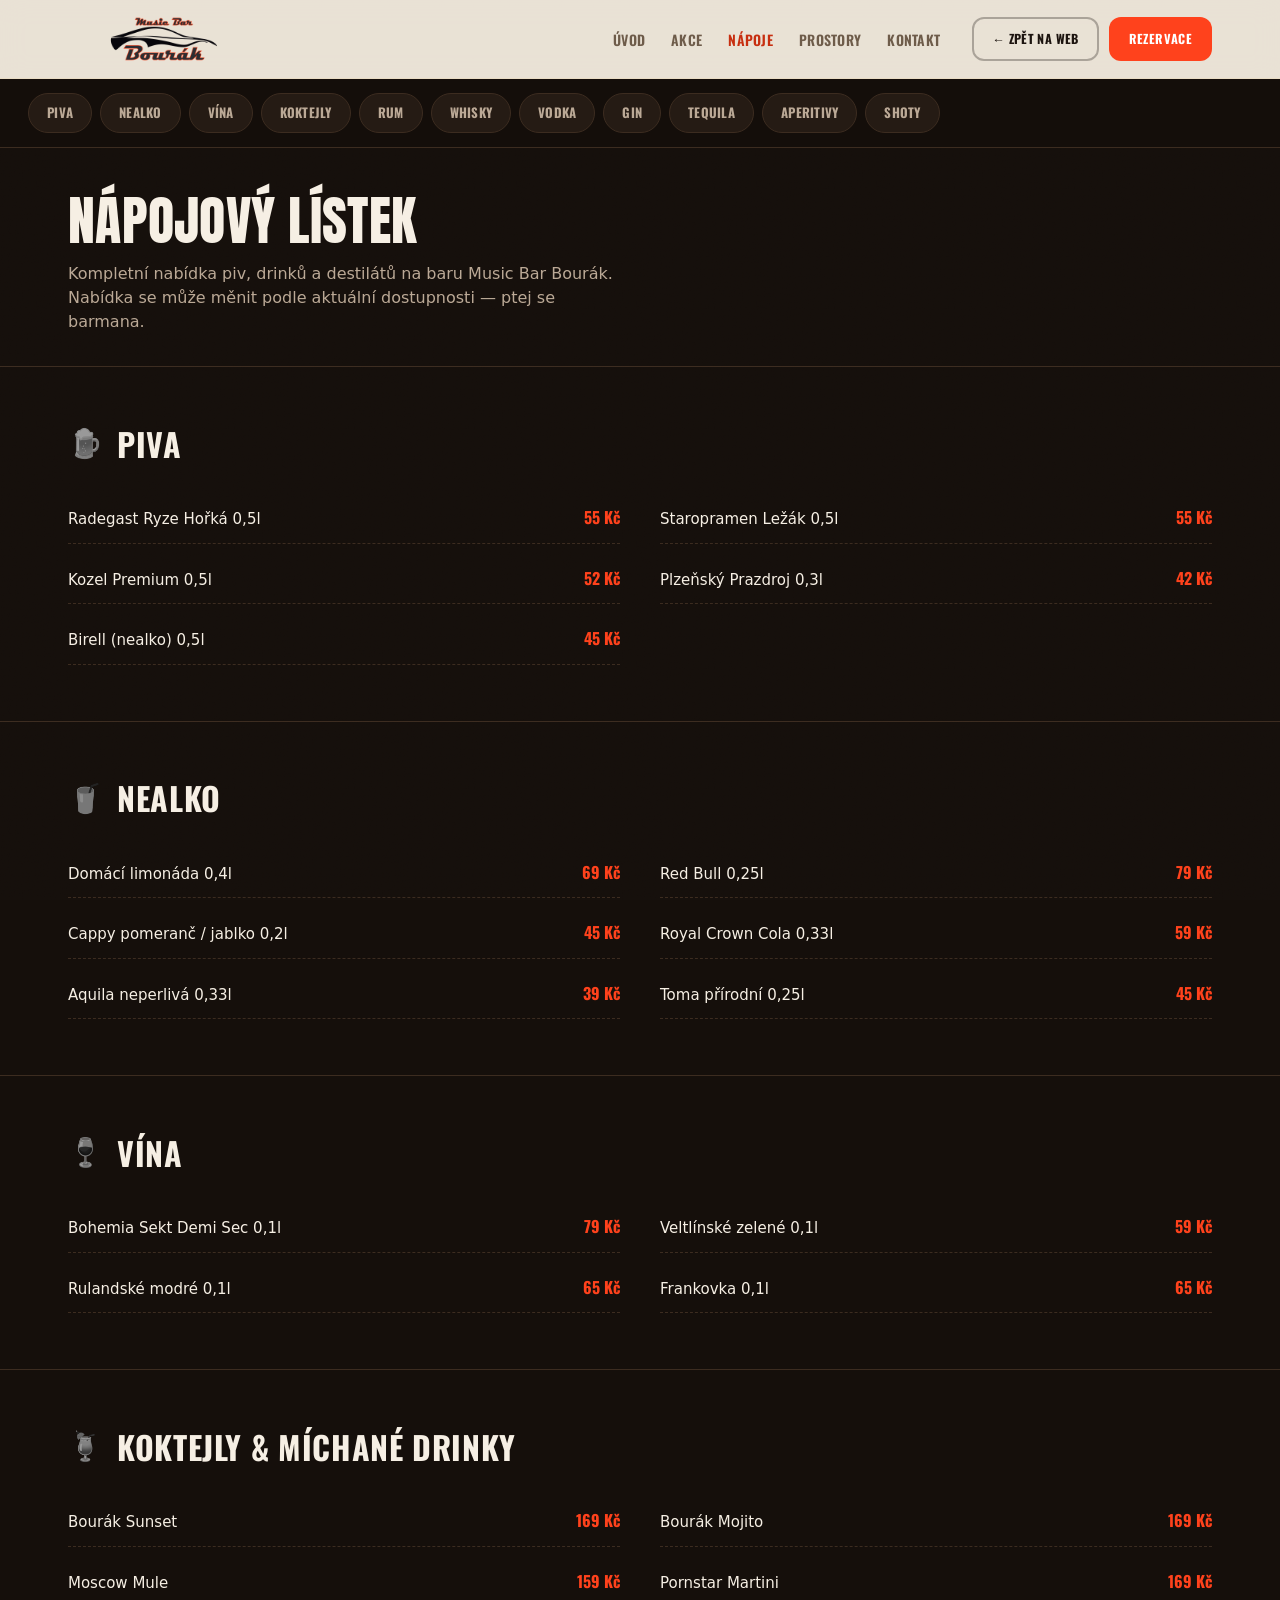
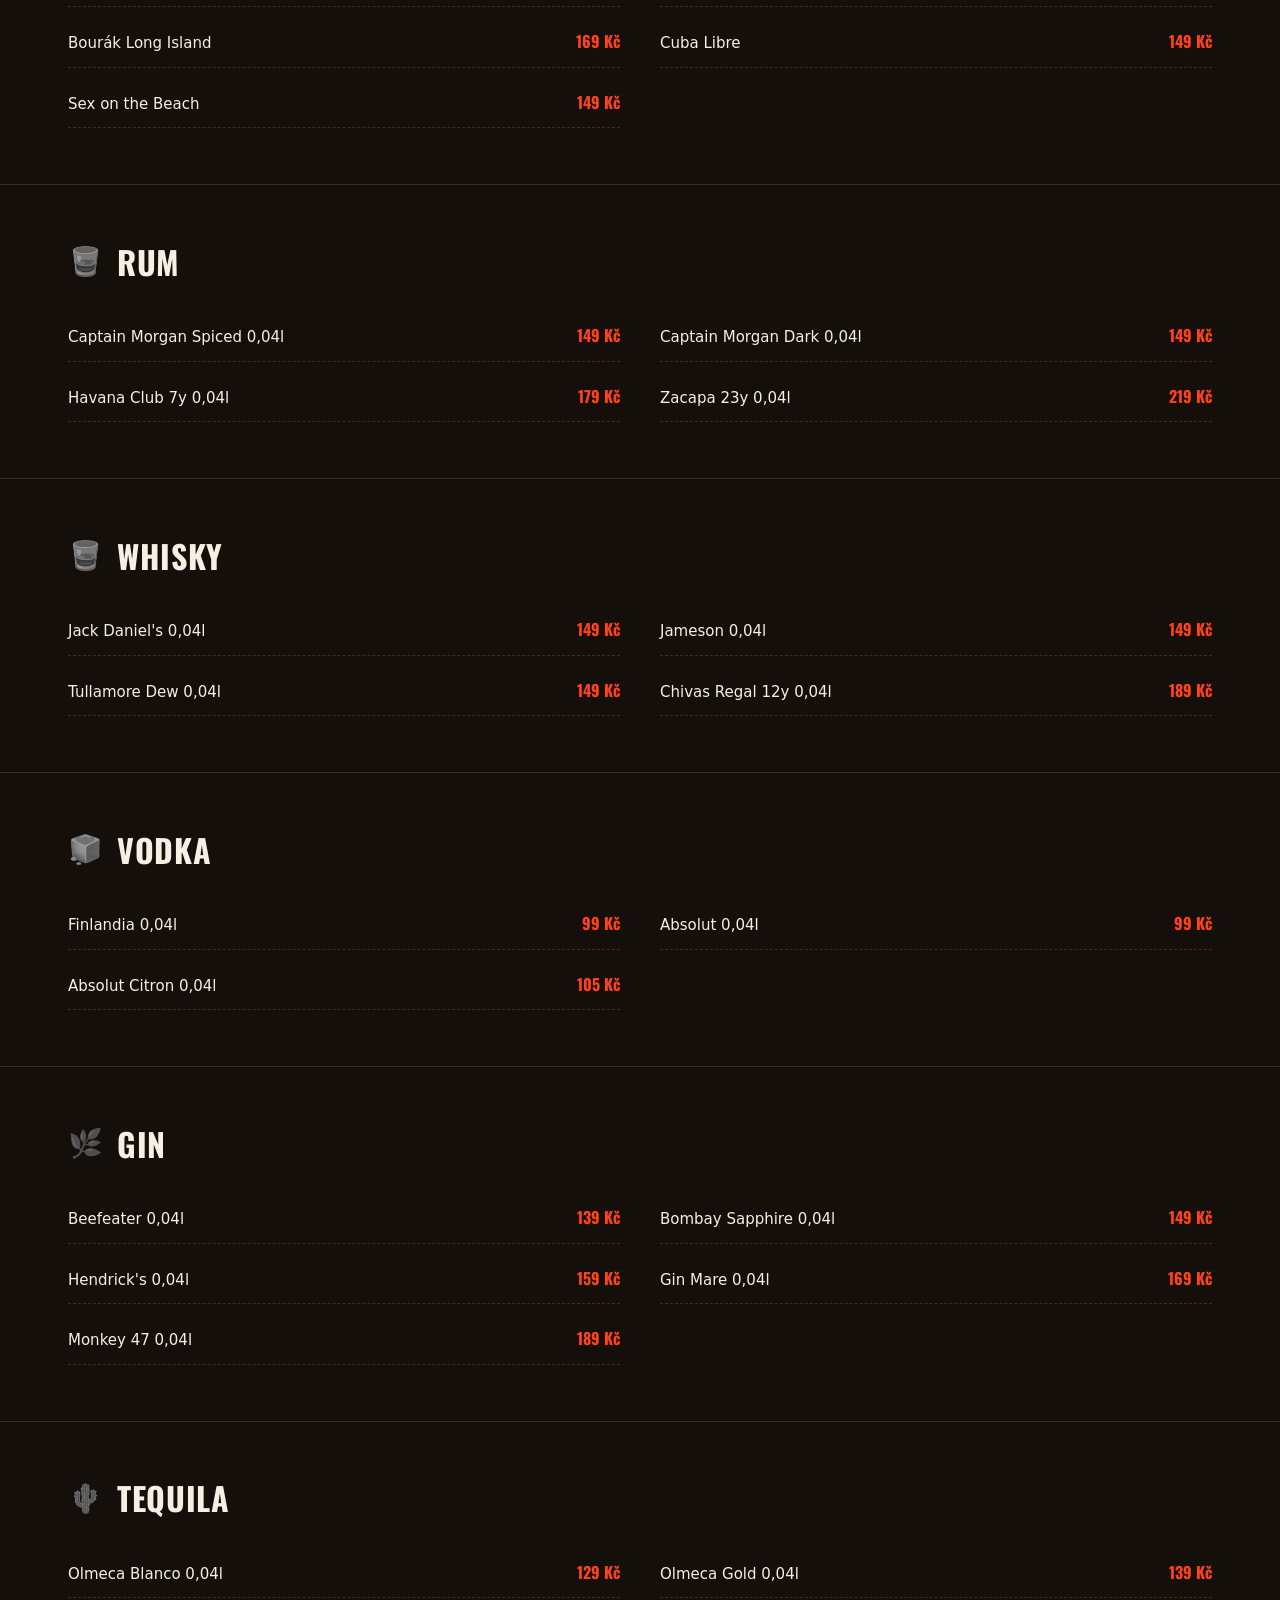
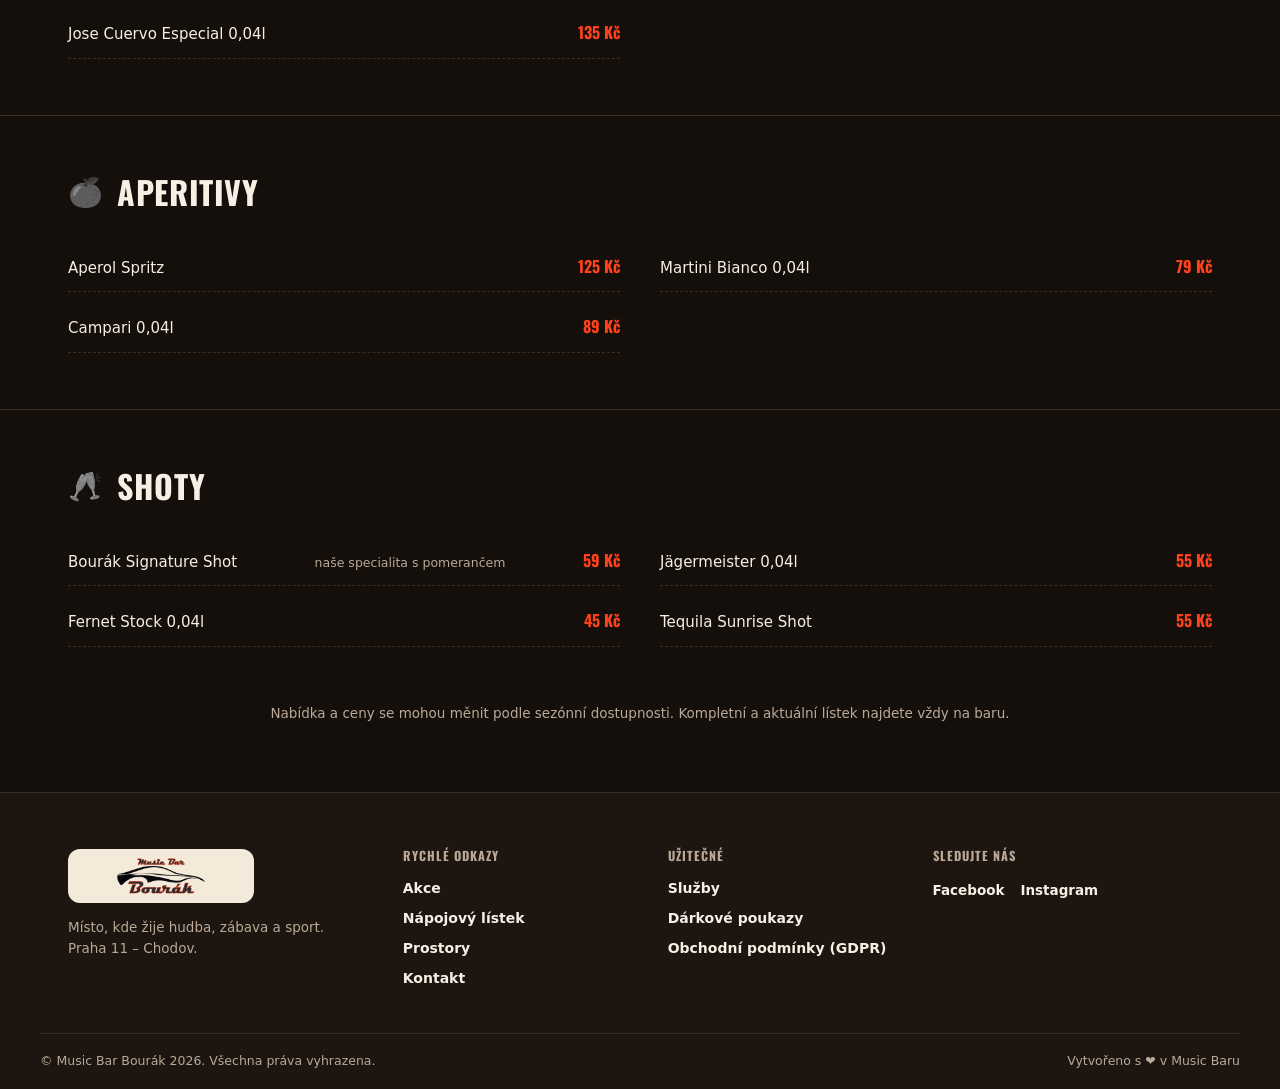
==== commit d150d293: "Visual refinement: light/dark rhythm, logo without plate, fix line-heights Second design pass on top" ====
--- a/napoje.html
+++ b/napoje.html
@@ -59,7 +59,7 @@
 
 <header class="header">
   <div class="wrap header-inner">
-    <a class="logo-plate" href="index.html" aria-label="Music Bar Bourák – úvod">
+    <a class="logo-link" href="index.html" aria-label="Music Bar Bourák – úvod">
       <img src="assets/images/logo.webp" alt="Music Bar Bourák" width="220" height="53">
     </a>
     <nav class="nav" aria-label="Hlavní navigace">
@@ -70,7 +70,7 @@
       <a href="index.html#kontakt">Kontakt</a>
     </nav>
     <div class="header-cta">
-      <a class="btn btn-outline" href="index.html">← Zpět na web</a>
+      <a class="btn btn-outline-dark" href="index.html">← Zpět na web</a>
       <a class="btn btn-primary" href="index.html#kontakt">Rezervace</a>
     </div>
   </div>
--- a/assets/css/style.css
+++ b/assets/css/style.css
@@ -66,6 +66,7 @@
   background:var(--bg);
   color:var(--paper);
   font-family:Inter, ui-sans-serif, system-ui, -apple-system, BlinkMacSystemFont, "Segoe UI", Arial, sans-serif;
+  line-height:1.5;
   -webkit-font-smoothing:antialiased;
   position:relative;
 }
@@ -93,7 +94,7 @@
   font-family:'Anton', Impact, sans-serif;
   text-transform:uppercase;
   letter-spacing:.005em;
-  line-height:.95;
+  line-height:1.05;
   font-weight:400;
   margin:0;
 }
@@ -102,6 +103,7 @@
   text-transform:uppercase;
   letter-spacing:.02em;
   font-weight:700;
+  line-height:1.15;
   margin:0;
 }
 .sr-only {
@@ -110,6 +112,14 @@
 }
 .section { padding:88px 0; position:relative; z-index:2; }
 .section-alt { background:var(--bg-soft); }
+.section-light {
+  background:var(--cream);
+  color:var(--ink);
+}
+.section-light .eyebrow { color:var(--orange-deep); }
+.section-light .section-head p { color:var(--muted-ink); }
+.section-light .link-arrow { color:var(--orange-deep); }
+.section-light .link-arrow:hover { color:var(--orange); }
 .section-head { max-width:680px; margin:0 0 40px; }
 .section-head-row {
   display:flex;
@@ -165,12 +175,18 @@
 .btn-primary:hover { background:var(--orange-deep); }
 .btn-outline { background:transparent; color:var(--paper); border-color:rgba(246,239,228,.35); }
 .btn-outline:hover { border-color:var(--paper); }
+.btn-outline-dark { background:transparent; color:var(--ink); border-color:rgba(28,20,15,.3); }
+.btn-outline-dark:hover { border-color:var(--orange-deep); color:var(--orange-deep); }
 .btn-light { background:var(--cream); color:var(--ink); }
 .btn-light:hover { background:#fff; }
 .btn-dark { background:var(--ink); color:var(--cream); }
 .btn-block { width:100%; }
 
-/* ============ Logo plate ============ */
+/* ============ Logo (bare, for light header/hero) ============ */
+.logo-link { display:inline-flex; align-items:center; flex-shrink:0; }
+.logo-link img { height:46px; width:auto; flex-shrink:0; }
+
+/* ============ Logo plate (boxed, for dark footer) ============ */
 .logo-plate {
   display:inline-flex;
   align-items:center;
@@ -187,9 +203,9 @@
   position:sticky;
   top:0;
   z-index:50;
-  background:rgba(21,15,11,.92);
+  background:rgba(247,240,227,.94);
   backdrop-filter:blur(14px);
-  border-bottom:1px solid var(--line);
+  border-bottom:1px solid var(--cream-2);
 }
 .header-inner {
   height:78px;
@@ -207,9 +223,9 @@
   font-weight:600;
   text-transform:uppercase;
   letter-spacing:.02em;
-  color:var(--muted);
-}
-.nav a:hover, .nav a.active { color:var(--orange); }
+  color:var(--muted-ink);
+}
+.nav a:hover, .nav a.active { color:var(--orange-deep); }
 .header-cta { display:flex; gap:10px; flex-shrink:0; }
 .header-cta .btn { height:44px; padding:0 18px; font-size:12.5px; white-space:nowrap; }
 
@@ -230,6 +246,7 @@
 }
 .hero-title {
   font-size:clamp(52px,7vw,92px);
+  line-height:1.3;
   margin:8px 0 0;
 }
 .hero-title .accent { color:var(--orange); -webkit-text-stroke:2px var(--orange-deep); }
@@ -310,7 +327,6 @@
   display:flex;
   align-items:flex-end;
   padding:22px;
-  border:1px solid var(--line);
 }
 .pillar::before {
   content:"";
@@ -336,8 +352,16 @@
     var(--bg-alt);
 }
 .pillar-body, .pillar-icon { position:relative; z-index:2; }
-.pillar-icon { font-size:34px; position:absolute; top:22px; left:22px; z-index:2; }
-.pillar h3 { font-size:20px; margin:0 0 4px; }
+.pillar-icon {
+  position:absolute; top:20px; left:20px; z-index:2;
+  width:40px; height:40px;
+  border-radius:50%;
+  background:rgba(246,239,228,.12);
+  display:flex; align-items:center; justify-content:center;
+  font-size:18px;
+  filter:grayscale(1) brightness(1.5);
+}
+.pillar h3 { font-size:20px; margin:0 0 4px; color:#fff; }
 .pillar p { margin:0; font-size:13.5px; color:rgba(246,239,228,.85); }
 .pillar-solid p { color:rgba(255,255,255,.92); }
 .pillar:hover { transform:translateY(-3px); transition:transform .2s ease; }
@@ -364,8 +388,13 @@
 .event-media img { width:100%; height:100%; object-fit:cover; }
 .event-solid { justify-content:flex-start; }
 .event-icon {
-  font-size:44px;
-  padding:28px 22px 0;
+  width:40px; height:40px;
+  margin:20px 0 0 22px;
+  border-radius:50%;
+  background:var(--bg-alt);
+  display:flex; align-items:center; justify-content:center;
+  font-size:18px;
+  filter:grayscale(1) brightness(1.4);
 }
 .event-date-badge {
   position:absolute;
@@ -400,7 +429,7 @@
 .tag-hudba { background:var(--orange); }
 .tag-sport { background:#2f7a4f; }
 .event h3 { font-size:18px; margin:2px 0 0; }
-.event p { margin:0; font-size:13.5px; color:var(--muted); line-height:1.4; }
+.event p { margin:0; font-size:13.5px; color:var(--muted); line-height:1.45; }
 .event .link-arrow { margin-top:4px; }
 .program-note { margin:32px auto 0; text-align:center; color:var(--muted); font-size:14px; }
 .program-note span { color:var(--orange); font-weight:700; }
@@ -409,17 +438,15 @@
 .special-card {
   display:grid;
   grid-template-columns:.9fr 1.1fr;
-  background:var(--cream);
-  color:var(--ink);
-  border-radius:var(--radius-lg);
-  overflow:hidden;
-}
-.special-media { position:relative; min-height:260px; }
+  gap:36px;
+  align-items:center;
+}
+.special-media { position:relative; min-height:280px; border-radius:var(--radius-lg); overflow:hidden; }
 .special-media img { width:100%; height:100%; object-fit:cover; position:absolute; inset:0; }
-.special-body { padding:36px 40px; display:flex; flex-direction:column; justify-content:center; }
-.special-body h2 { font-size:28px; margin:0 0 12px; }
+.special-body { padding:12px 0; display:flex; flex-direction:column; justify-content:center; }
+.special-body h2 { font-size:32px; line-height:1.1; margin:0 0 12px; }
 .special-body p { margin:0 0 20px; color:var(--muted-ink); font-size:15px; line-height:1.5; max-width:420px; }
-.special-price { font-family:'Anton', sans-serif; font-size:34px; color:var(--orange); margin-bottom:20px; }
+.special-price { font-family:'Anton', sans-serif; font-size:34px; color:var(--orange-deep); margin-bottom:20px; }
 .special-price span { font-family:'Oswald', sans-serif; font-size:13px; color:var(--muted-ink); text-transform:uppercase; margin-left:6px; }
 .special-body .btn { width:max-content; }
 
@@ -431,25 +458,21 @@
   margin-bottom:26px;
 }
 .menu-card {
-  background:var(--surface);
-  border:1px solid var(--line);
-  border-radius:var(--radius-md);
-  padding:22px;
   display:flex;
   flex-direction:column;
   gap:14px;
 }
 .menu-card-head { display:flex; align-items:center; gap:10px; }
-.menu-ico { font-size:22px; }
+.menu-ico { font-size:22px; filter:grayscale(1) brightness(.6); }
 .menu-card h3 { font-size:15px; }
 .menu-card ul { list-style:none; margin:0; padding:0; display:grid; gap:9px; flex:1; }
 .menu-card li {
   display:flex; justify-content:space-between; gap:10px;
   font-size:13.5px;
-  border-bottom:1px dashed var(--line);
+  border-bottom:1px dashed var(--cream-2);
   padding-bottom:8px;
 }
-.menu-card li b { color:var(--muted); font-weight:700; white-space:nowrap; }
+.menu-card li b { color:var(--orange-deep); font-weight:700; white-space:nowrap; }
 
 /* ============ Brand ticker ============ */
 .brands {
@@ -477,36 +500,34 @@
 .drinks-band-main, .drinks-band-stack img {
   border-radius:var(--radius-md);
   overflow:hidden;
-  border:1px solid var(--line);
 }
 .drinks-band-main img { width:100%; height:100%; object-fit:cover; }
 .drinks-band-stack { display:grid; gap:14px; }
-.drinks-band-stack img { width:100%; height:100%; object-fit:cover; }
+.drinks-band-stack img { width:100%; height:100%; object-fit:cover; object-position:left center; }
 
 /* ============ Mosaic (prostory) ============ */
 .mosaic {
   display:grid;
   grid-template-columns:repeat(3,1fr);
   grid-auto-rows:170px;
-  gap:14px;
+  gap:22px;
 }
 .mosaic-tile {
   position:relative;
   margin:0;
   border-radius:var(--radius-md);
   overflow:hidden;
-  border:1px solid var(--line);
 }
 .mosaic-big { grid-row:span 2; }
 .mosaic-tile img { width:100%; height:100%; object-fit:cover; position:absolute; inset:0; }
 .mosaic-tile figcaption {
   position:absolute; left:0; right:0; bottom:0; z-index:2;
   padding:16px 18px;
-  background:linear-gradient(to top, rgba(9,6,4,.88), transparent 75%);
-}
-.mosaic-tile figcaption .cond { font-size:14px; }
+  background:linear-gradient(to top, rgba(9,6,4,.85), transparent 75%);
+}
+.mosaic-tile figcaption .cond { font-size:14px; color:#fff; }
 .mosaic-icon {
-  background:var(--bg-alt);
+  background:var(--cream-2);
   display:flex;
   flex-direction:column;
   align-items:center;
@@ -514,7 +535,15 @@
   gap:10px;
   text-align:center;
 }
-.mosaic-icon .cond { font-size:13px; color:var(--muted); }
+.mosaic-icon .icon-badge {
+  width:44px; height:44px;
+  border-radius:50%;
+  background:rgba(28,20,15,.06);
+  display:flex; align-items:center; justify-content:center;
+  font-size:20px;
+  filter:grayscale(1) brightness(.7);
+}
+.mosaic-icon .cond { font-size:13px; color:var(--muted-ink); }
 
 /* ============ CTA banner (soukromé akce) ============ */
 .cta-banner {
@@ -527,11 +556,12 @@
   gap:28px;
   flex-wrap:wrap;
 }
-.cta-banner h2 { font-size:28px; color:#fff; margin:2px 0 12px; }
-.cta-banner p { margin:0; color:rgba(255,255,255,.9); font-size:15px; max-width:440px; }
+.cta-banner .eyebrow { color:#fff; }
+.cta-banner h2 { font-size:28px; line-height:1.15; color:#fff; margin:2px 0 12px; }
+.cta-banner p { margin:0; color:rgba(255,255,255,.9); font-size:15px; line-height:1.5; max-width:440px; }
 
 /* ============ Wall / Facebook ============ */
-.wall { display:grid; grid-template-columns:repeat(4,1fr); gap:16px; }
+.wall { display:grid; grid-template-columns:repeat(3,1fr); gap:20px; }
 .wall-post { background:var(--surface); border:1px solid var(--line); border-radius:var(--radius-md); overflow:hidden; padding:18px 18px 0; }
 .wall-head { display:flex; align-items:center; gap:10px; margin-bottom:10px; }
 .wall-avatar {
@@ -545,18 +575,12 @@
 .wall-post img { width:calc(100% + 36px); height:auto; margin:0 -18px; aspect-ratio:4/3; object-fit:cover; }
 
 /* ============ Kontakt ============ */
-.contact-panel {
-  background:var(--cream);
-  color:var(--ink);
-  border-radius:var(--radius-lg);
-  padding:40px;
-}
-.contact-grid { display:grid; grid-template-columns:1fr 1fr 1.2fr; gap:28px; }
+.contact-grid { display:grid; grid-template-columns:1fr 1fr 1.2fr; gap:40px; margin-bottom:44px; }
 .contact-grid h3 { font-size:17px; margin:0 0 16px; }
-.contact-list { display:grid; gap:10px; }
-.contact-list div { display:flex; gap:10px; font-size:14px; line-height:1.4; }
-.contact-list b { color:var(--orange); width:16px; flex:0 0 auto; }
-.hours { display:grid; gap:5px; font-size:14px; }
+.contact-list { display:grid; gap:12px; }
+.contact-list div { display:flex; gap:10px; font-size:14.5px; line-height:1.45; }
+.contact-list b { color:var(--orange-deep); width:16px; flex:0 0 auto; }
+.hours { display:grid; gap:7px; font-size:14.5px; }
 .hours div { display:flex; justify-content:space-between; gap:10px; }
 .map-box {
   position:relative;
@@ -636,7 +660,7 @@
   .mosaic { grid-template-columns:repeat(2,1fr); }
   .mosaic-big { grid-row:span 1; }
   .wall { grid-template-columns:repeat(2,1fr); }
-  .contact-grid { grid-template-columns:1fr 1fr; }
+  .contact-grid { grid-template-columns:1fr 1fr; gap:28px; }
   .contact-grid .map-box { grid-column:1/-1; }
   .footer-grid { grid-template-columns:1fr 1fr; }
 }
@@ -647,14 +671,15 @@
   .section { padding:56px 0; }
   .header-inner { height:70px; }
   .nav { display:none; }
-  .header-cta .btn-outline { display:none; }
+  .header-cta .btn-outline-dark { display:none; }
   .header-cta .btn { height:42px; padding:0 16px; font-size:12px; }
   .logo-plate img { height:32px; }
+  .logo-link img { height:36px; }
   .hero { padding:32px 0 44px; }
   .hero-title { font-size:52px; }
   .lead { font-size:16px; }
   .hero-actions .btn { flex:1 1 auto; }
-  .section-head h2 { font-size:26px; }
+  .section-head h2 { font-size:26px; line-height:1.15; }
   .pillars { grid-template-columns:1fr; }
   .pillar { min-height:190px; }
   .events { grid-template-columns:1fr; }
@@ -666,8 +691,7 @@
   .mosaic { grid-template-columns:repeat(2,1fr); grid-auto-rows:140px; }
   .mosaic-big { grid-column:span 2; grid-row:span 1; aspect-ratio:16/9; }
   .wall { grid-template-columns:1fr; }
-  .contact-panel { padding:26px; }
-  .contact-grid { grid-template-columns:1fr; gap:22px; }
+  .contact-grid { grid-template-columns:1fr; gap:28px; margin-bottom:32px; }
   .reserve-form { grid-template-columns:1fr; }
   .cta-banner { padding:30px; flex-direction:column; align-items:flex-start; }
   .footer-grid { grid-template-columns:1fr 1fr; gap:26px; }
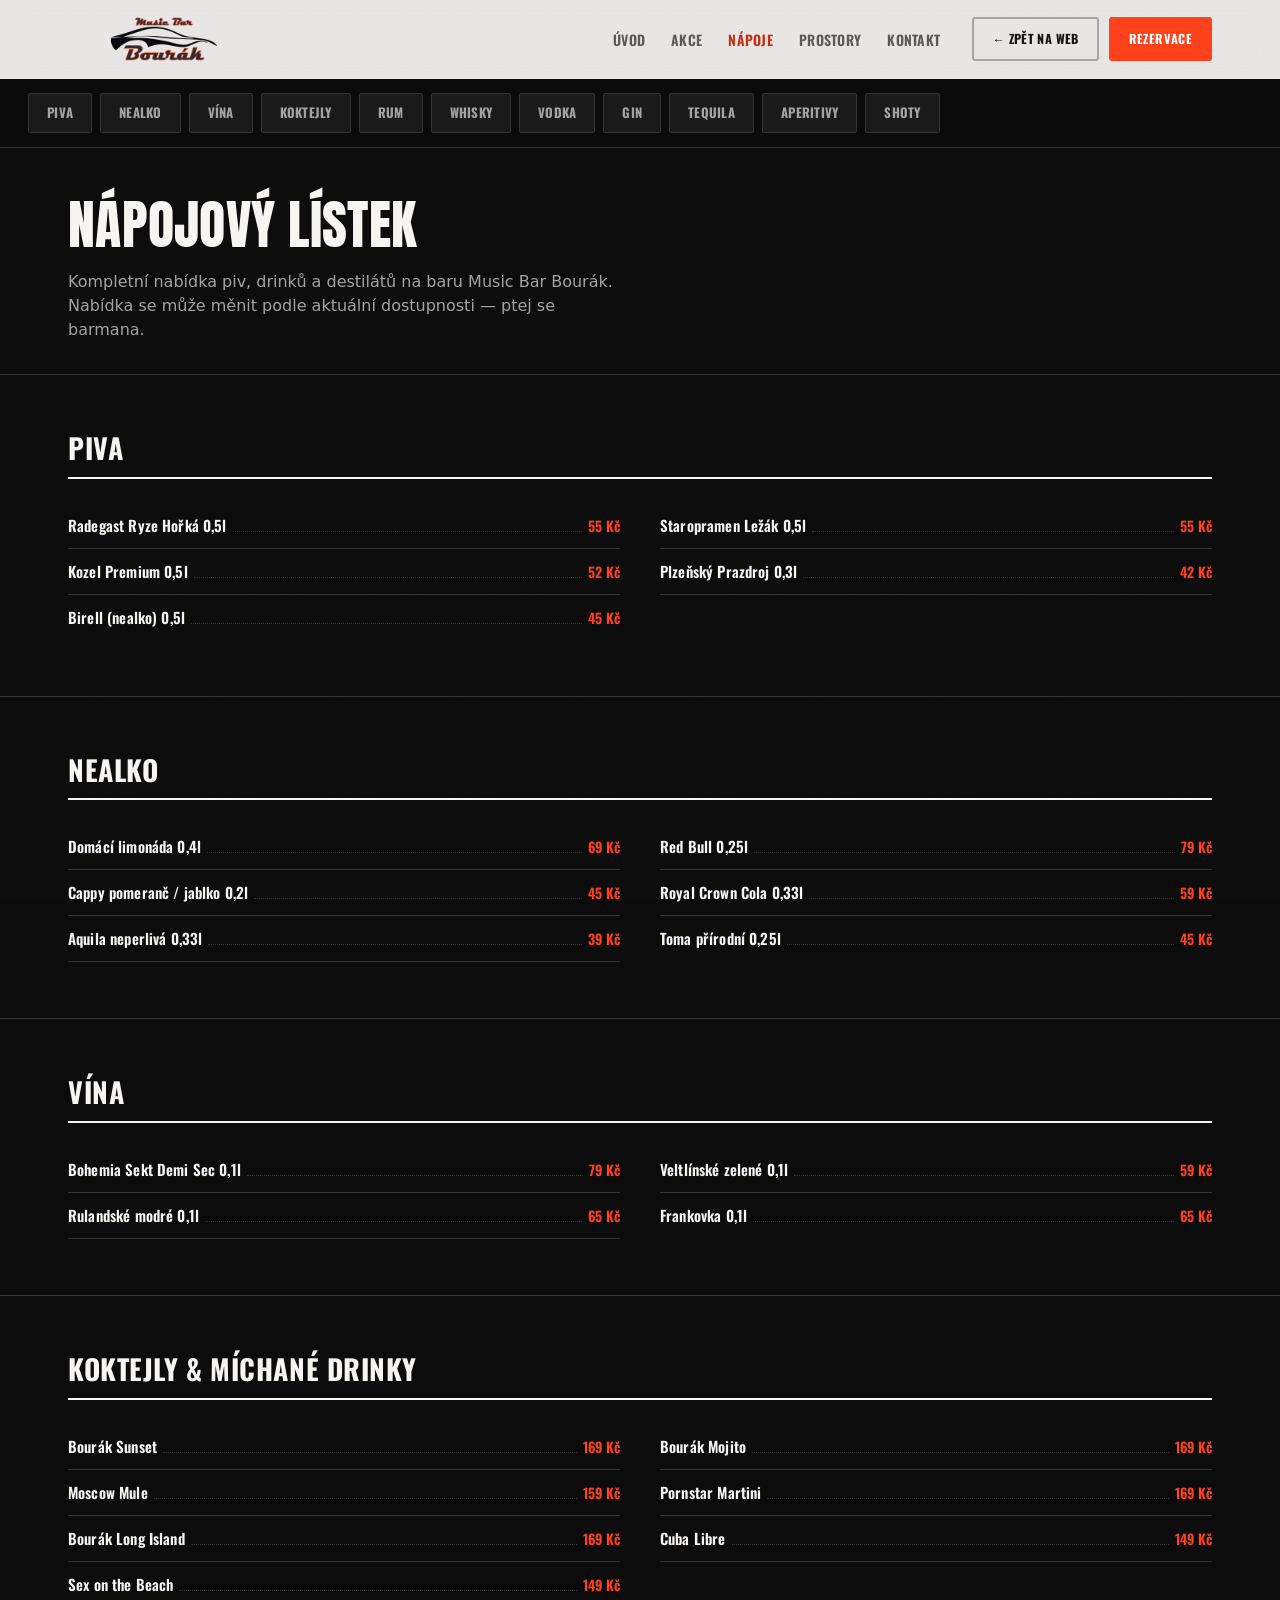
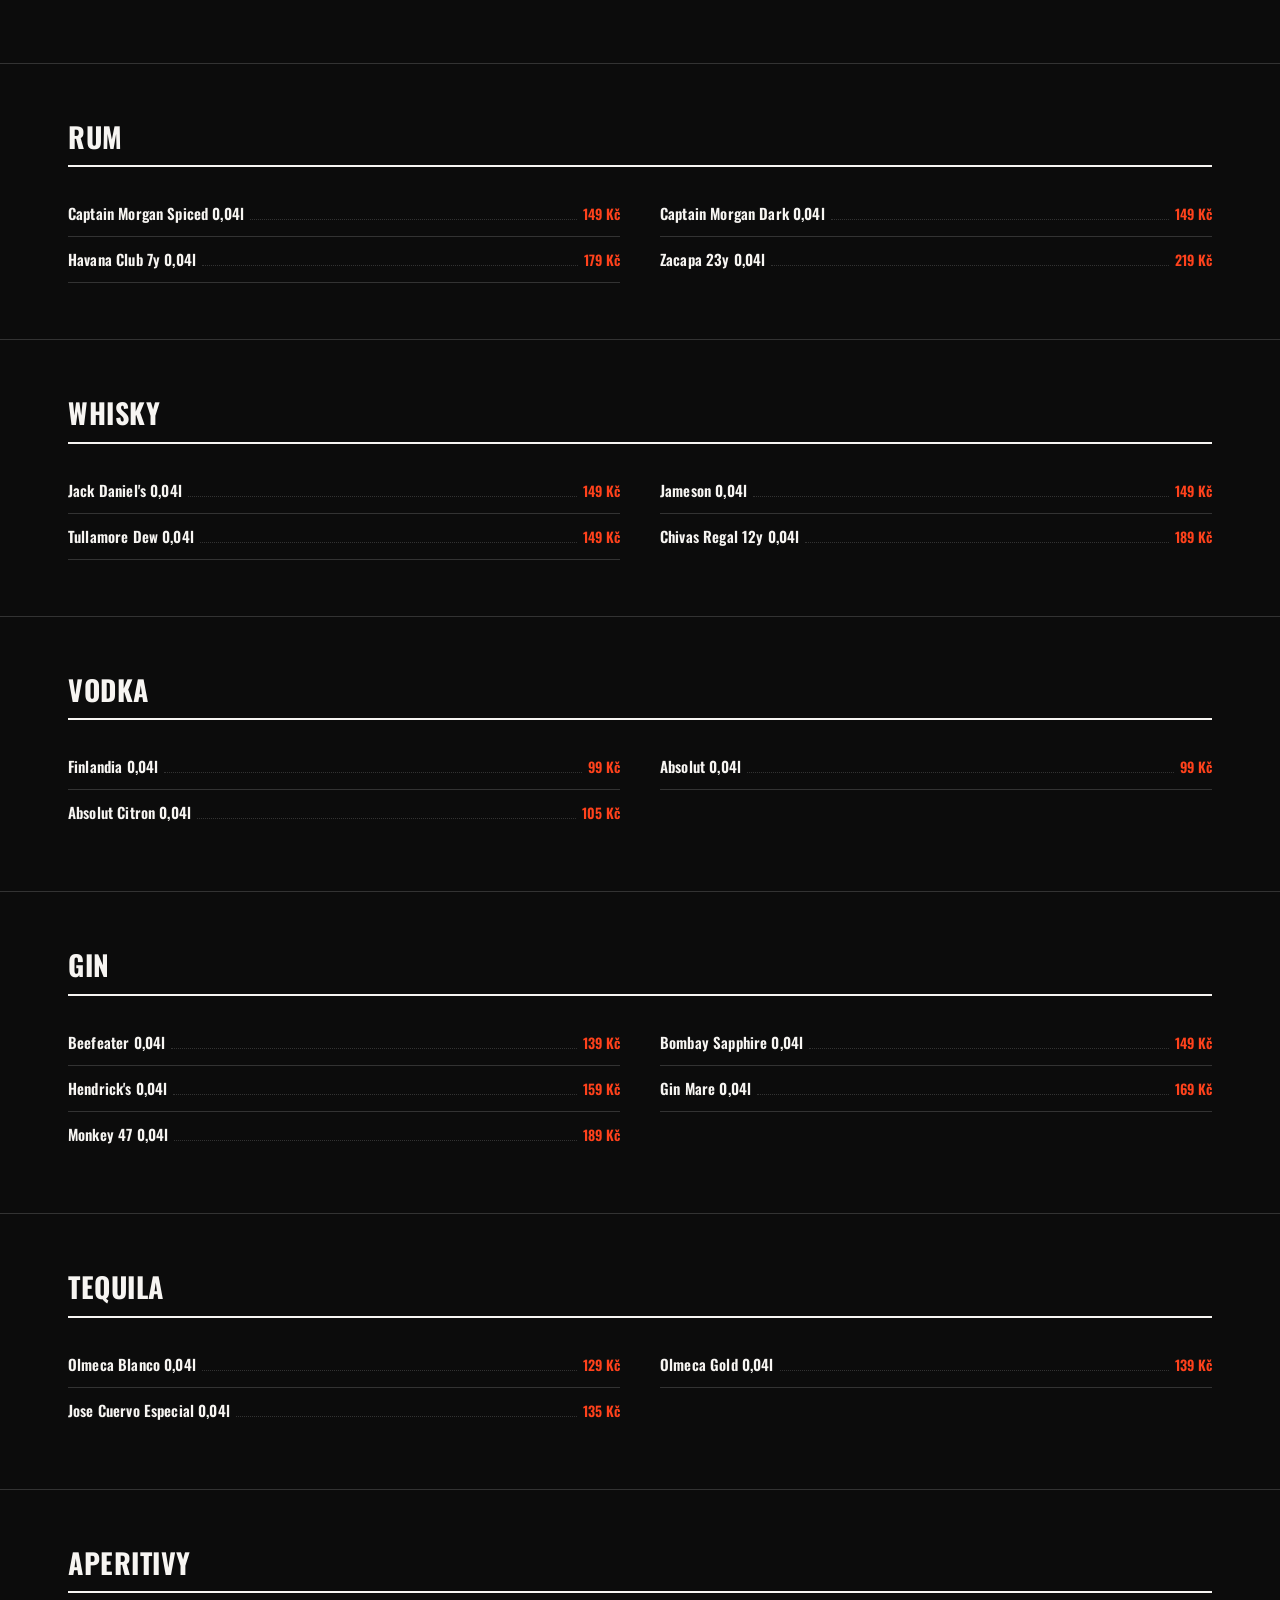
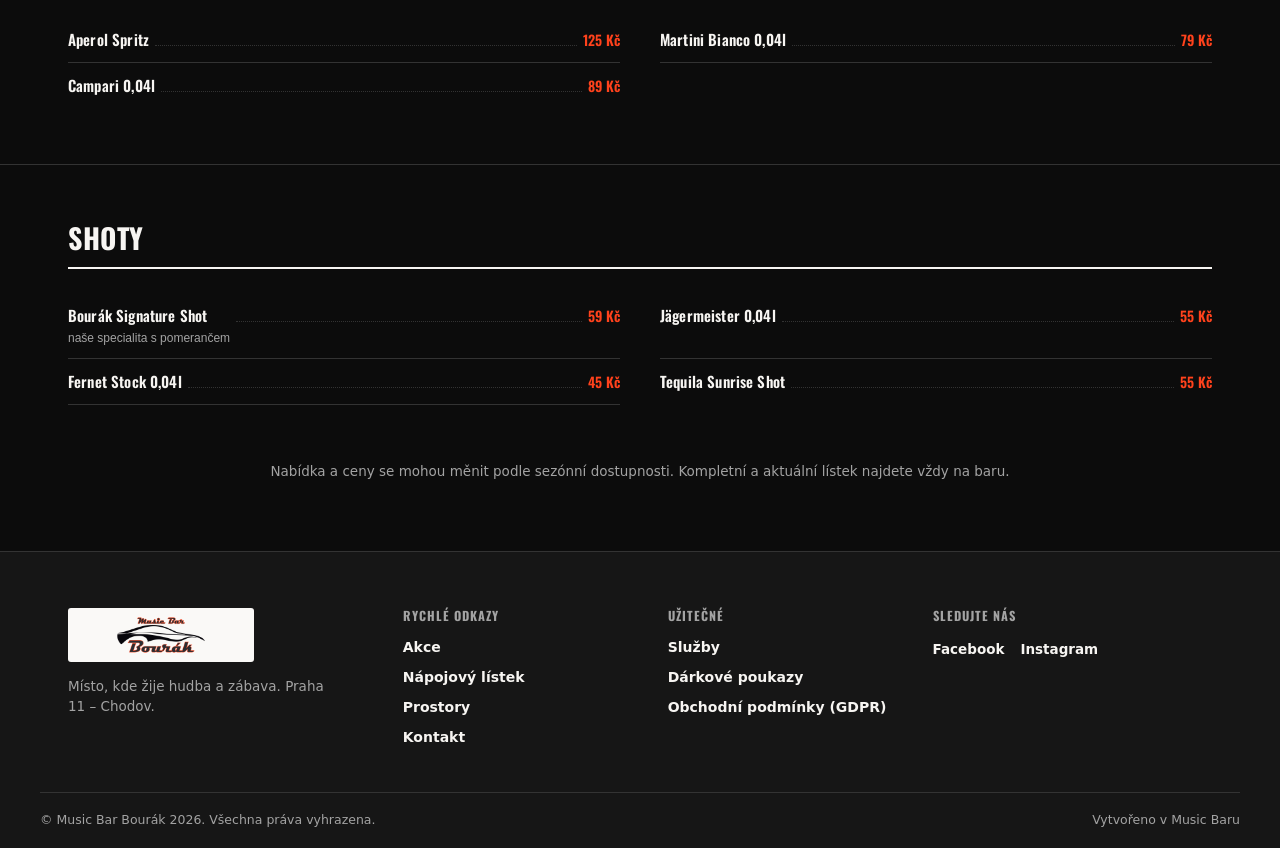
==== commit f2a5c8cd: "Third design pass: brand-driven refinement, less template, no sport Targeted visual/UX tuning on top" ====
--- a/napoje.html
+++ b/napoje.html
@@ -12,7 +12,7 @@
 .menu-page-hero p { margin:14px 0 0; color:var(--muted); max-width:560px; font-size:16px; }
 .cat-nav {
   position:sticky; top:78px; z-index:40;
-  background:rgba(21,15,11,.96);
+  background:rgba(12,12,12,.96);
   backdrop-filter:blur(10px);
   border-bottom:1px solid var(--line);
   overflow-x:auto;
@@ -26,31 +26,21 @@
   color:var(--muted);
   background:var(--surface);
   border:1px solid var(--line);
-  border-radius:30px;
+  border-radius:2px;
   padding:9px 18px;
   white-space:nowrap;
 }
 .cat-pill:hover { color:var(--paper); }
 .menu-cat { padding:56px 0; border-bottom:1px solid var(--line); scroll-margin-top:150px; }
 .menu-cat:last-of-type { border-bottom:none; }
-.menu-cat-head { display:flex; align-items:center; gap:14px; margin-bottom:28px; }
-.menu-cat-head .menu-ico { font-size:28px; }
-.menu-cat-head h2 { font-size:clamp(24px,3vw,32px); }
-.menu-list {
-  list-style:none; margin:0; padding:0;
-  display:grid; grid-template-columns:1fr 1fr; gap:10px 40px;
-}
-.menu-list li {
-  display:flex; justify-content:space-between; align-items:baseline; gap:14px;
-  padding:12px 0; border-bottom:1px dashed var(--line);
-}
-.menu-list li span { font-size:15px; }
-.menu-list li small { display:block; color:var(--muted); font-size:12.5px; margin-top:2px; }
-.menu-list li b { color:var(--orange); font-family:'Oswald', sans-serif; font-weight:700; white-space:nowrap; }
+.menu-cat-head { margin-bottom:24px; border-bottom:2px solid var(--paper); padding-bottom:12px; }
+.menu-cat-head h2 { font-size:clamp(22px,2.6vw,28px); }
+.menu-cat .menu-list { grid-template-columns:1fr 1fr; display:grid; column-gap:40px; }
+.menu-cat .menu-list li { grid-column:span 1; }
 .pdf-note { margin-top:56px; text-align:center; color:var(--muted); font-size:13.5px; }
 @media (max-width:720px) {
   .cat-nav { top:70px; }
-  .menu-list { grid-template-columns:1fr; }
+  .menu-cat .menu-list { grid-template-columns:1fr; }
   .menu-cat { padding:40px 0; scroll-margin-top:130px; }
 }
 </style>
@@ -73,6 +63,22 @@
       <a class="btn btn-outline-dark" href="index.html">← Zpět na web</a>
       <a class="btn btn-primary" href="index.html#kontakt">Rezervace</a>
     </div>
+    <button class="nav-toggle" id="navToggle" type="button" aria-expanded="false" aria-controls="mobilePanel" aria-label="Otevřít menu">
+      <span></span><span></span><span></span>
+    </button>
+  </div>
+  <div class="mobile-panel" id="mobilePanel">
+    <div class="wrap mobile-panel-inner">
+      <a class="nav-link" href="index.html#uvod">Úvod</a>
+      <a class="nav-link" href="index.html#akce">Akce</a>
+      <a class="nav-link active" href="napoje.html">Nápoje</a>
+      <a class="nav-link" href="index.html#prostory">Prostory</a>
+      <a class="nav-link" href="index.html#kontakt">Kontakt</a>
+      <div class="mobile-panel-cta">
+        <a class="btn btn-outline-dark" href="index.html">Zpět na web</a>
+        <a class="btn btn-primary" href="index.html#kontakt">Rezervace</a>
+      </div>
+    </div>
   </div>
 </header>
 
@@ -102,136 +108,136 @@
 
   <section class="menu-cat" id="piva">
     <div class="wrap">
-      <div class="menu-cat-head"><span class="menu-ico" aria-hidden="true">🍺</span><h2 class="cond">Piva</h2></div>
-      <ul class="menu-list">
-        <li><span>Radegast Ryze Hořká 0,5l</span><b>55 Kč</b></li>
-        <li><span>Staropramen Ležák 0,5l</span><b>55 Kč</b></li>
-        <li><span>Kozel Premium 0,5l</span><b>52 Kč</b></li>
-        <li><span>Plzeňský Prazdroj 0,3l</span><b>42 Kč</b></li>
-        <li><span>Birell (nealko) 0,5l</span><b>45 Kč</b></li>
+      <div class="menu-cat-head"><h2 class="cond">Piva</h2></div>
+      <ul class="menu-list">
+        <li><span class="menu-name">Radegast Ryze Hořká 0,5l</span><span class="menu-leader" aria-hidden="true"></span><span class="menu-price">55 Kč</span></li>
+        <li><span class="menu-name">Staropramen Ležák 0,5l</span><span class="menu-leader" aria-hidden="true"></span><span class="menu-price">55 Kč</span></li>
+        <li><span class="menu-name">Kozel Premium 0,5l</span><span class="menu-leader" aria-hidden="true"></span><span class="menu-price">52 Kč</span></li>
+        <li><span class="menu-name">Plzeňský Prazdroj 0,3l</span><span class="menu-leader" aria-hidden="true"></span><span class="menu-price">42 Kč</span></li>
+        <li><span class="menu-name">Birell (nealko) 0,5l</span><span class="menu-leader" aria-hidden="true"></span><span class="menu-price">45 Kč</span></li>
       </ul>
     </div>
   </section>
 
   <section class="menu-cat" id="nealko">
     <div class="wrap">
-      <div class="menu-cat-head"><span class="menu-ico" aria-hidden="true">🥤</span><h2 class="cond">Nealko</h2></div>
-      <ul class="menu-list">
-        <li><span>Domácí limonáda 0,4l</span><b>69 Kč</b></li>
-        <li><span>Red Bull 0,25l</span><b>79 Kč</b></li>
-        <li><span>Cappy pomeranč / jablko 0,2l</span><b>45 Kč</b></li>
-        <li><span>Royal Crown Cola 0,33l</span><b>59 Kč</b></li>
-        <li><span>Aquila neperlivá 0,33l</span><b>39 Kč</b></li>
-        <li><span>Toma přírodní 0,25l</span><b>45 Kč</b></li>
+      <div class="menu-cat-head"><h2 class="cond">Nealko</h2></div>
+      <ul class="menu-list">
+        <li><span class="menu-name">Domácí limonáda 0,4l</span><span class="menu-leader" aria-hidden="true"></span><span class="menu-price">69 Kč</span></li>
+        <li><span class="menu-name">Red Bull 0,25l</span><span class="menu-leader" aria-hidden="true"></span><span class="menu-price">79 Kč</span></li>
+        <li><span class="menu-name">Cappy pomeranč / jablko 0,2l</span><span class="menu-leader" aria-hidden="true"></span><span class="menu-price">45 Kč</span></li>
+        <li><span class="menu-name">Royal Crown Cola 0,33l</span><span class="menu-leader" aria-hidden="true"></span><span class="menu-price">59 Kč</span></li>
+        <li><span class="menu-name">Aquila neperlivá 0,33l</span><span class="menu-leader" aria-hidden="true"></span><span class="menu-price">39 Kč</span></li>
+        <li><span class="menu-name">Toma přírodní 0,25l</span><span class="menu-leader" aria-hidden="true"></span><span class="menu-price">45 Kč</span></li>
       </ul>
     </div>
   </section>
 
   <section class="menu-cat" id="vina">
     <div class="wrap">
-      <div class="menu-cat-head"><span class="menu-ico" aria-hidden="true">🍷</span><h2 class="cond">Vína</h2></div>
-      <ul class="menu-list">
-        <li><span>Bohemia Sekt Demi Sec 0,1l</span><b>79 Kč</b></li>
-        <li><span>Veltlínské zelené 0,1l</span><b>59 Kč</b></li>
-        <li><span>Rulandské modré 0,1l</span><b>65 Kč</b></li>
-        <li><span>Frankovka 0,1l</span><b>65 Kč</b></li>
+      <div class="menu-cat-head"><h2 class="cond">Vína</h2></div>
+      <ul class="menu-list">
+        <li><span class="menu-name">Bohemia Sekt Demi Sec 0,1l</span><span class="menu-leader" aria-hidden="true"></span><span class="menu-price">79 Kč</span></li>
+        <li><span class="menu-name">Veltlínské zelené 0,1l</span><span class="menu-leader" aria-hidden="true"></span><span class="menu-price">59 Kč</span></li>
+        <li><span class="menu-name">Rulandské modré 0,1l</span><span class="menu-leader" aria-hidden="true"></span><span class="menu-price">65 Kč</span></li>
+        <li><span class="menu-name">Frankovka 0,1l</span><span class="menu-leader" aria-hidden="true"></span><span class="menu-price">65 Kč</span></li>
       </ul>
     </div>
   </section>
 
   <section class="menu-cat" id="koktejly">
     <div class="wrap">
-      <div class="menu-cat-head"><span class="menu-ico" aria-hidden="true">🍹</span><h2 class="cond">Koktejly &amp; míchané drinky</h2></div>
-      <ul class="menu-list">
-        <li><span>Bourák Sunset</span><b>169 Kč</b></li>
-        <li><span>Bourák Mojito</span><b>169 Kč</b></li>
-        <li><span>Moscow Mule</span><b>159 Kč</b></li>
-        <li><span>Pornstar Martini</span><b>169 Kč</b></li>
-        <li><span>Bourák Long Island</span><b>169 Kč</b></li>
-        <li><span>Cuba Libre</span><b>149 Kč</b></li>
-        <li><span>Sex on the Beach</span><b>149 Kč</b></li>
+      <div class="menu-cat-head"><h2 class="cond">Koktejly &amp; míchané drinky</h2></div>
+      <ul class="menu-list">
+        <li><span class="menu-name">Bourák Sunset</span><span class="menu-leader" aria-hidden="true"></span><span class="menu-price">169 Kč</span></li>
+        <li><span class="menu-name">Bourák Mojito</span><span class="menu-leader" aria-hidden="true"></span><span class="menu-price">169 Kč</span></li>
+        <li><span class="menu-name">Moscow Mule</span><span class="menu-leader" aria-hidden="true"></span><span class="menu-price">159 Kč</span></li>
+        <li><span class="menu-name">Pornstar Martini</span><span class="menu-leader" aria-hidden="true"></span><span class="menu-price">169 Kč</span></li>
+        <li><span class="menu-name">Bourák Long Island</span><span class="menu-leader" aria-hidden="true"></span><span class="menu-price">169 Kč</span></li>
+        <li><span class="menu-name">Cuba Libre</span><span class="menu-leader" aria-hidden="true"></span><span class="menu-price">149 Kč</span></li>
+        <li><span class="menu-name">Sex on the Beach</span><span class="menu-leader" aria-hidden="true"></span><span class="menu-price">149 Kč</span></li>
       </ul>
     </div>
   </section>
 
   <section class="menu-cat" id="rum">
     <div class="wrap">
-      <div class="menu-cat-head"><span class="menu-ico" aria-hidden="true">🥃</span><h2 class="cond">Rum</h2></div>
-      <ul class="menu-list">
-        <li><span>Captain Morgan Spiced 0,04l</span><b>149 Kč</b></li>
-        <li><span>Captain Morgan Dark 0,04l</span><b>149 Kč</b></li>
-        <li><span>Havana Club 7y 0,04l</span><b>179 Kč</b></li>
-        <li><span>Zacapa 23y 0,04l</span><b>219 Kč</b></li>
+      <div class="menu-cat-head"><h2 class="cond">Rum</h2></div>
+      <ul class="menu-list">
+        <li><span class="menu-name">Captain Morgan Spiced 0,04l</span><span class="menu-leader" aria-hidden="true"></span><span class="menu-price">149 Kč</span></li>
+        <li><span class="menu-name">Captain Morgan Dark 0,04l</span><span class="menu-leader" aria-hidden="true"></span><span class="menu-price">149 Kč</span></li>
+        <li><span class="menu-name">Havana Club 7y 0,04l</span><span class="menu-leader" aria-hidden="true"></span><span class="menu-price">179 Kč</span></li>
+        <li><span class="menu-name">Zacapa 23y 0,04l</span><span class="menu-leader" aria-hidden="true"></span><span class="menu-price">219 Kč</span></li>
       </ul>
     </div>
   </section>
 
   <section class="menu-cat" id="whisky">
     <div class="wrap">
-      <div class="menu-cat-head"><span class="menu-ico" aria-hidden="true">🥃</span><h2 class="cond">Whisky</h2></div>
-      <ul class="menu-list">
-        <li><span>Jack Daniel's 0,04l</span><b>149 Kč</b></li>
-        <li><span>Jameson 0,04l</span><b>149 Kč</b></li>
-        <li><span>Tullamore Dew 0,04l</span><b>149 Kč</b></li>
-        <li><span>Chivas Regal 12y 0,04l</span><b>189 Kč</b></li>
+      <div class="menu-cat-head"><h2 class="cond">Whisky</h2></div>
+      <ul class="menu-list">
+        <li><span class="menu-name">Jack Daniel's 0,04l</span><span class="menu-leader" aria-hidden="true"></span><span class="menu-price">149 Kč</span></li>
+        <li><span class="menu-name">Jameson 0,04l</span><span class="menu-leader" aria-hidden="true"></span><span class="menu-price">149 Kč</span></li>
+        <li><span class="menu-name">Tullamore Dew 0,04l</span><span class="menu-leader" aria-hidden="true"></span><span class="menu-price">149 Kč</span></li>
+        <li><span class="menu-name">Chivas Regal 12y 0,04l</span><span class="menu-leader" aria-hidden="true"></span><span class="menu-price">189 Kč</span></li>
       </ul>
     </div>
   </section>
 
   <section class="menu-cat" id="vodka">
     <div class="wrap">
-      <div class="menu-cat-head"><span class="menu-ico" aria-hidden="true">🧊</span><h2 class="cond">Vodka</h2></div>
-      <ul class="menu-list">
-        <li><span>Finlandia 0,04l</span><b>99 Kč</b></li>
-        <li><span>Absolut 0,04l</span><b>99 Kč</b></li>
-        <li><span>Absolut Citron 0,04l</span><b>105 Kč</b></li>
+      <div class="menu-cat-head"><h2 class="cond">Vodka</h2></div>
+      <ul class="menu-list">
+        <li><span class="menu-name">Finlandia 0,04l</span><span class="menu-leader" aria-hidden="true"></span><span class="menu-price">99 Kč</span></li>
+        <li><span class="menu-name">Absolut 0,04l</span><span class="menu-leader" aria-hidden="true"></span><span class="menu-price">99 Kč</span></li>
+        <li><span class="menu-name">Absolut Citron 0,04l</span><span class="menu-leader" aria-hidden="true"></span><span class="menu-price">105 Kč</span></li>
       </ul>
     </div>
   </section>
 
   <section class="menu-cat" id="gin">
     <div class="wrap">
-      <div class="menu-cat-head"><span class="menu-ico" aria-hidden="true">🌿</span><h2 class="cond">Gin</h2></div>
-      <ul class="menu-list">
-        <li><span>Beefeater 0,04l</span><b>139 Kč</b></li>
-        <li><span>Bombay Sapphire 0,04l</span><b>149 Kč</b></li>
-        <li><span>Hendrick's 0,04l</span><b>159 Kč</b></li>
-        <li><span>Gin Mare 0,04l</span><b>169 Kč</b></li>
-        <li><span>Monkey 47 0,04l</span><b>189 Kč</b></li>
+      <div class="menu-cat-head"><h2 class="cond">Gin</h2></div>
+      <ul class="menu-list">
+        <li><span class="menu-name">Beefeater 0,04l</span><span class="menu-leader" aria-hidden="true"></span><span class="menu-price">139 Kč</span></li>
+        <li><span class="menu-name">Bombay Sapphire 0,04l</span><span class="menu-leader" aria-hidden="true"></span><span class="menu-price">149 Kč</span></li>
+        <li><span class="menu-name">Hendrick's 0,04l</span><span class="menu-leader" aria-hidden="true"></span><span class="menu-price">159 Kč</span></li>
+        <li><span class="menu-name">Gin Mare 0,04l</span><span class="menu-leader" aria-hidden="true"></span><span class="menu-price">169 Kč</span></li>
+        <li><span class="menu-name">Monkey 47 0,04l</span><span class="menu-leader" aria-hidden="true"></span><span class="menu-price">189 Kč</span></li>
       </ul>
     </div>
   </section>
 
   <section class="menu-cat" id="tequila">
     <div class="wrap">
-      <div class="menu-cat-head"><span class="menu-ico" aria-hidden="true">🌵</span><h2 class="cond">Tequila</h2></div>
-      <ul class="menu-list">
-        <li><span>Olmeca Blanco 0,04l</span><b>129 Kč</b></li>
-        <li><span>Olmeca Gold 0,04l</span><b>139 Kč</b></li>
-        <li><span>Jose Cuervo Especial 0,04l</span><b>135 Kč</b></li>
+      <div class="menu-cat-head"><h2 class="cond">Tequila</h2></div>
+      <ul class="menu-list">
+        <li><span class="menu-name">Olmeca Blanco 0,04l</span><span class="menu-leader" aria-hidden="true"></span><span class="menu-price">129 Kč</span></li>
+        <li><span class="menu-name">Olmeca Gold 0,04l</span><span class="menu-leader" aria-hidden="true"></span><span class="menu-price">139 Kč</span></li>
+        <li><span class="menu-name">Jose Cuervo Especial 0,04l</span><span class="menu-leader" aria-hidden="true"></span><span class="menu-price">135 Kč</span></li>
       </ul>
     </div>
   </section>
 
   <section class="menu-cat" id="aperitivy">
     <div class="wrap">
-      <div class="menu-cat-head"><span class="menu-ico" aria-hidden="true">🍊</span><h2 class="cond">Aperitivy</h2></div>
-      <ul class="menu-list">
-        <li><span>Aperol Spritz</span><b>125 Kč</b></li>
-        <li><span>Martini Bianco 0,04l</span><b>79 Kč</b></li>
-        <li><span>Campari 0,04l</span><b>89 Kč</b></li>
+      <div class="menu-cat-head"><h2 class="cond">Aperitivy</h2></div>
+      <ul class="menu-list">
+        <li><span class="menu-name">Aperol Spritz</span><span class="menu-leader" aria-hidden="true"></span><span class="menu-price">125 Kč</span></li>
+        <li><span class="menu-name">Martini Bianco 0,04l</span><span class="menu-leader" aria-hidden="true"></span><span class="menu-price">79 Kč</span></li>
+        <li><span class="menu-name">Campari 0,04l</span><span class="menu-leader" aria-hidden="true"></span><span class="menu-price">89 Kč</span></li>
       </ul>
     </div>
   </section>
 
   <section class="menu-cat" id="shoty">
     <div class="wrap">
-      <div class="menu-cat-head"><span class="menu-ico" aria-hidden="true">🥂</span><h2 class="cond">Shoty</h2></div>
-      <ul class="menu-list">
-        <li><span>Bourák Signature Shot</span><small>naše specialita s pomerančem</small><b>59 Kč</b></li>
-        <li><span>Jägermeister 0,04l</span><b>55 Kč</b></li>
-        <li><span>Fernet Stock 0,04l</span><b>45 Kč</b></li>
-        <li><span>Tequila Sunrise Shot</span><b>55 Kč</b></li>
+      <div class="menu-cat-head"><h2 class="cond">Shoty</h2></div>
+      <ul class="menu-list">
+        <li><span class="menu-name">Bourák Signature Shot<small>naše specialita s pomerančem</small></span><span class="menu-leader" aria-hidden="true"></span><span class="menu-price">59 Kč</span></li>
+        <li><span class="menu-name">Jägermeister 0,04l</span><span class="menu-leader" aria-hidden="true"></span><span class="menu-price">55 Kč</span></li>
+        <li><span class="menu-name">Fernet Stock 0,04l</span><span class="menu-leader" aria-hidden="true"></span><span class="menu-price">45 Kč</span></li>
+        <li><span class="menu-name">Tequila Sunrise Shot</span><span class="menu-leader" aria-hidden="true"></span><span class="menu-price">55 Kč</span></li>
       </ul>
       <p class="pdf-note">Nabídka a ceny se mohou měnit podle sezónní dostupnosti. Kompletní a aktuální lístek najdete vždy na baru.</p>
     </div>
@@ -244,7 +250,7 @@
       <a class="logo-plate" href="index.html" aria-label="Music Bar Bourák">
         <img src="assets/images/logo.webp" alt="Music Bar Bourák" width="180" height="43" loading="lazy">
       </a>
-      <p class="tagline">Místo, kde žije hudba, zábava a sport. Praha 11 – Chodov.</p>
+      <p class="tagline">Místo, kde žije hudba a zábava. Praha 11 – Chodov.</p>
     </div>
     <div>
       <h4 class="cond">Rychlé odkazy</h4>
@@ -264,15 +270,10 @@
   </div>
   <div class="wrap footer-bottom">
     <span>© Music Bar Bourák 2026. Všechna práva vyhrazena.</span>
-    <span>Vytvořeno s ❤ v Music Baru</span>
+    <span>Vytvořeno v Music Baru</span>
   </div>
 </footer>
 
-<nav class="mobile-nav" aria-label="Mobilní navigace">
-  <a href="index.html#akce"><span aria-hidden="true">🗓️</span>Akce</a>
-  <a class="active" href="napoje.html"><span aria-hidden="true">🍹</span>Nápoje</a>
-  <a href="index.html#prostory"><span aria-hidden="true">🖼️</span>Prostory</a>
-  <a href="index.html#kontakt"><span aria-hidden="true">⌖</span>Kontakt</a>
-</nav>
+<script src="assets/js/main.js"></script>
 </body>
 </html>
--- a/assets/css/style.css
+++ b/assets/css/style.css
@@ -38,22 +38,22 @@
 
 /* ============ Tokens ============ */
 :root {
-  --bg:#150f0b;
-  --bg-soft:#1c1510;
-  --bg-alt:#241a13;
-  --surface:#251b14;
-  --line:#3c2c20;
-  --cream:#f3ead9;
-  --cream-2:#e9dcc4;
-  --ink:#1c140f;
-  --paper:#f6efe4;
-  --muted:#bba996;
-  --muted-ink:#6e5c4a;
+  --bg:#0c0c0c;
+  --bg-soft:#161616;
+  --bg-alt:#1f1f1f;
+  --surface:#1a1a1a;
+  --line:#333333;
+  --cream:#faf9f7;
+  --cream-2:#ece9e4;
+  --ink:#141414;
+  --paper:#f7f5f2;
+  --muted:#a3a3a3;
+  --muted-ink:#5a5a5a;
   --orange:#ff421c;
   --orange-2:#ff6a3d;
   --orange-deep:#c72f10;
-  --radius-lg:22px;
-  --radius-md:16px;
+  --radius-lg:6px;
+  --radius-md:4px;
   --maxw:1200px;
 }
 * { box-sizing:border-box; }
@@ -94,18 +94,31 @@
   font-family:'Anton', Impact, sans-serif;
   text-transform:uppercase;
   letter-spacing:.005em;
-  line-height:1.05;
+  line-height:1.2;
   font-weight:400;
   margin:0;
 }
+.headline {
+  font-family:'Oswald', Impact, sans-serif;
+  text-transform:uppercase;
+  letter-spacing:.005em;
+  line-height:1.25;
+  font-weight:700;
+  margin:0;
+}
 .cond {
   font-family:'Oswald', Impact, sans-serif;
   text-transform:uppercase;
   letter-spacing:.02em;
   font-weight:700;
-  line-height:1.15;
+  line-height:1.2;
   margin:0;
 }
+/* ============ Angular cut accents (brand shape language) ============ */
+.cut { clip-path: polygon(0 0, calc(100% - 18px) 0, 100% 18px, 100% 100%, 0 100%); }
+.cut-lg { clip-path: polygon(0 0, calc(100% - 40px) 0, 100% 40px, 100% 100%, 0 100%); }
+.cut-both { clip-path: polygon(20px 0, 100% 0, 100% calc(100% - 20px), calc(100% - 20px) 100%, 0 100%, 0 20px); }
+
 .sr-only {
   position:absolute; width:1px; height:1px; padding:0; margin:-1px;
   overflow:hidden; clip:rect(0,0,0,0); white-space:nowrap; border:0;
@@ -130,6 +143,7 @@
   max-width:none;
 }
 .section-head h2 { font-size:clamp(30px,3.6vw,46px); }
+.komunita-note { margin:12px 0 0; font-size:13.5px; color:var(--muted); max-width:420px; }
 .eyebrow {
   display:inline-flex;
   align-items:center;
@@ -160,7 +174,7 @@
   gap:8px;
   height:52px;
   padding:0 26px;
-  border-radius:12px;
+  border-radius:3px;
   font-family:'Oswald', sans-serif;
   font-size:14.5px;
   font-weight:700;
@@ -173,9 +187,9 @@
 .btn-lg { height:58px; padding:0 32px; font-size:15.5px; }
 .btn-primary { background:var(--orange); color:#fff; }
 .btn-primary:hover { background:var(--orange-deep); }
-.btn-outline { background:transparent; color:var(--paper); border-color:rgba(246,239,228,.35); }
+.btn-outline { background:transparent; color:var(--paper); border-color:rgba(247,245,242,.35); }
 .btn-outline:hover { border-color:var(--paper); }
-.btn-outline-dark { background:transparent; color:var(--ink); border-color:rgba(28,20,15,.3); }
+.btn-outline-dark { background:transparent; color:var(--ink); border-color:rgba(20,20,20,.3); }
 .btn-outline-dark:hover { border-color:var(--orange-deep); color:var(--orange-deep); }
 .btn-light { background:var(--cream); color:var(--ink); }
 .btn-light:hover { background:#fff; }
@@ -191,7 +205,7 @@
   display:inline-flex;
   align-items:center;
   background:var(--cream);
-  border-radius:12px;
+  border-radius:3px;
   padding:8px 14px;
   line-height:0;
   flex-shrink:0;
@@ -203,7 +217,7 @@
   position:sticky;
   top:0;
   z-index:50;
-  background:rgba(247,240,227,.94);
+  background:rgba(250,249,247,.92);
   backdrop-filter:blur(14px);
   border-bottom:1px solid var(--cream-2);
 }
@@ -229,21 +243,70 @@
 .header-cta { display:flex; gap:10px; flex-shrink:0; }
 .header-cta .btn { height:44px; padding:0 18px; font-size:12.5px; white-space:nowrap; }
 
+/* ============ Mobile nav toggle + panel ============ */
+.nav-toggle {
+  display:none;
+  flex-direction:column;
+  justify-content:center;
+  align-items:flex-end;
+  gap:5px;
+  width:38px; height:38px;
+  margin-left:auto;
+  background:none; border:0; padding:0; cursor:pointer; flex-shrink:0;
+}
+.nav-toggle span { display:block; width:24px; height:2px; background:var(--ink); transition:transform .2s ease, opacity .2s ease, width .2s ease; }
+.nav-toggle[aria-expanded="true"] span:nth-child(1) { transform:translateY(7px) rotate(45deg); width:24px; }
+.nav-toggle[aria-expanded="true"] span:nth-child(2) { opacity:0; }
+.nav-toggle[aria-expanded="true"] span:nth-child(3) { transform:translateY(-7px) rotate(-45deg); width:24px; }
+.mobile-panel { display:none; border-top:1px solid var(--cream-2); background:var(--cream); }
+.mobile-panel.is-open { display:block; }
+.mobile-panel-inner { padding:10px 0 24px; display:flex; flex-direction:column; }
+.mobile-panel .nav-link {
+  padding:14px 2px;
+  font-family:'Oswald', sans-serif;
+  font-weight:600;
+  font-size:15px;
+  text-transform:uppercase;
+  letter-spacing:.02em;
+  color:var(--ink);
+  border-bottom:1px solid var(--cream-2);
+}
+.mobile-panel .nav-link.active { color:var(--orange-deep); }
+.mobile-panel-cta { display:flex; gap:10px; margin-top:18px; }
+.mobile-panel-cta .btn { flex:1; }
+
 /* ============ Hero ============ */
 .hero {
-  padding:56px 0 76px;
+  padding:52px 0 0;
   background:
-    radial-gradient(circle at 18% 10%, rgba(255,66,28,.16), transparent 45%),
+    radial-gradient(circle at 15% 8%, rgba(255,66,28,.18), transparent 45%),
     var(--bg);
   border-bottom:1px solid var(--line);
   overflow:hidden;
+  position:relative;
+}
+.hero-car-motif {
+  position:absolute;
+  right:-4%;
+  bottom:-6%;
+  width:46%;
+  min-width:420px;
+  height:auto;
+  opacity:.07;
+  pointer-events:none;
+  z-index:0;
+  stroke:var(--orange);
+  stroke-linecap:round;
+  stroke-linejoin:round;
 }
 .hero-grid {
   display:grid;
   grid-template-columns:1.05fr .95fr;
-  gap:56px;
-  align-items:center;
-}
+  gap:0;
+  position:relative;
+  z-index:2;
+}
+.hero-copy { padding-bottom:64px; }
 .hero-title {
   font-size:clamp(52px,7vw,92px);
   line-height:1.3;
@@ -271,47 +334,39 @@
   letter-spacing:.02em;
 }
 .feature-list li { display:flex; align-items:center; gap:8px; }
-.feature-list .dot { width:8px; height:8px; border-radius:50%; background:var(--orange); flex:0 0 auto; }
-.hero-actions { display:flex; gap:16px; margin-top:34px; flex-wrap:wrap; }
+.feature-list .dot { width:8px; height:8px; background:var(--orange); flex:0 0 auto; }
+.hero-actions { display:flex; gap:14px; margin-top:34px; flex-wrap:wrap; }
+.hero-links { display:flex; gap:26px; margin-top:22px; flex-wrap:wrap; }
+.hero-links .link-arrow { color:var(--paper); }
+.hero-links .link-arrow:hover { color:var(--orange); }
 .hero-visual { position:relative; }
 .hero-photo {
   position:relative;
-  border-radius:var(--radius-lg);
   overflow:hidden;
-  aspect-ratio:4/5;
-  border:1px solid var(--line);
-  box-shadow:0 30px 60px -20px rgba(0,0,0,.6);
+  height:100%;
+  min-height:420px;
+  clip-path: polygon(7% 0, 100% 0, 100% 100%, 0 100%, 0 9%);
+  box-shadow:0 30px 60px -20px rgba(0,0,0,.7);
 }
 .hero-photo img { width:100%; height:100%; object-fit:cover; object-position:center 30%; }
 .hero-photo::after {
   content:"";
   position:absolute; inset:0;
-  background:linear-gradient(to top, rgba(10,7,5,.55), transparent 45%);
+  background:linear-gradient(to top, rgba(8,8,8,.65), transparent 42%);
 }
 .hero-photo-badge {
   position:absolute;
-  left:-28px;
-  bottom:-28px;
-  width:34%;
+  left:-6%;
+  bottom:36px;
+  width:38%;
   aspect-ratio:1;
-  border-radius:50%;
   overflow:hidden;
-  border:5px solid var(--bg);
+  border:4px solid var(--bg);
   outline:2px solid var(--orange);
+  clip-path: polygon(0 0, 100% 0, 100% 78%, 78% 100%, 0 100%);
   box-shadow:0 18px 34px rgba(0,0,0,.5);
 }
 .hero-photo-badge img { width:100%; height:100%; object-fit:cover; object-position:center 35%; }
-.hero-tag {
-  position:absolute;
-  top:18px; right:18px;
-  background:rgba(21,15,11,.85);
-  border:1px solid rgba(255,255,255,.14);
-  border-radius:30px;
-  padding:8px 16px;
-  font-family:'Oswald', sans-serif;
-  font-size:12.5px;
-  font-weight:700;
-}
 
 /* ============ Pilíře ============ */
 .pillars {
@@ -319,14 +374,15 @@
   grid-template-columns:repeat(3,1fr);
   gap:14px;
 }
+.pillar-wide { grid-column:span 2; }
 .pillar {
   position:relative;
-  border-radius:var(--radius-md);
+  clip-path: polygon(0 0, calc(100% - 22px) 0, 100% 22px, 100% 100%, 0 100%);
   overflow:hidden;
-  min-height:230px;
+  min-height:250px;
   display:flex;
   align-items:flex-end;
-  padding:22px;
+  padding:24px;
 }
 .pillar::before {
   content:"";
@@ -343,26 +399,13 @@
 .pillar-photo::after {
   content:"";
   position:absolute; inset:0;
-  background:linear-gradient(to top, rgba(9,6,4,.92) 15%, rgba(9,6,4,.15) 70%);
+  background:linear-gradient(to top, rgba(8,8,8,.92) 15%, rgba(8,8,8,.15) 70%);
 }
 .pillar-solid { background:linear-gradient(155deg, var(--orange), var(--orange-deep)); }
-.pillar-dark {
-  background:
-    repeating-linear-gradient(-45deg, rgba(255,255,255,.03) 0 12px, transparent 12px 24px),
-    var(--bg-alt);
-}
-.pillar-body, .pillar-icon { position:relative; z-index:2; }
-.pillar-icon {
-  position:absolute; top:20px; left:20px; z-index:2;
-  width:40px; height:40px;
-  border-radius:50%;
-  background:rgba(246,239,228,.12);
-  display:flex; align-items:center; justify-content:center;
-  font-size:18px;
-  filter:grayscale(1) brightness(1.5);
-}
-.pillar h3 { font-size:20px; margin:0 0 4px; color:#fff; }
-.pillar p { margin:0; font-size:13.5px; color:rgba(246,239,228,.85); }
+.pillar-body { position:relative; z-index:2; }
+.pillar h3 { font-size:24px; margin:0 0 4px; color:#fff; }
+.pillar-wide h3 { font-size:32px; }
+.pillar p { margin:0; font-size:13.5px; color:rgba(247,245,242,.85); }
 .pillar-solid p { color:rgba(255,255,255,.92); }
 .pillar:hover { transform:translateY(-3px); transition:transform .2s ease; }
 
@@ -402,7 +445,7 @@
   z-index:2;
   background:var(--orange);
   color:#fff;
-  border-radius:10px;
+  border-radius:2px;
   padding:6px 12px;
   display:flex;
   flex-direction:column;
@@ -422,12 +465,12 @@
   text-transform:uppercase;
   letter-spacing:.04em;
   padding:4px 11px;
-  border-radius:20px;
+  border-radius:2px;
   color:#fff;
 }
 .tag-kviz { background:#e0a400; color:#231600; }
 .tag-hudba { background:var(--orange); }
-.tag-sport { background:#2f7a4f; }
+.tag-akce { background:#3d6e5c; }
 .event h3 { font-size:18px; margin:2px 0 0; }
 .event p { margin:0; font-size:13.5px; color:var(--muted); line-height:1.45; }
 .event .link-arrow { margin-top:4px; }
@@ -444,7 +487,7 @@
 .special-media { position:relative; min-height:280px; border-radius:var(--radius-lg); overflow:hidden; }
 .special-media img { width:100%; height:100%; object-fit:cover; position:absolute; inset:0; }
 .special-body { padding:12px 0; display:flex; flex-direction:column; justify-content:center; }
-.special-body h2 { font-size:32px; line-height:1.1; margin:0 0 12px; }
+.special-body h2 { font-size:32px; line-height:1.2; margin:0 0 12px; }
 .special-body p { margin:0 0 20px; color:var(--muted-ink); font-size:15px; line-height:1.5; max-width:420px; }
 .special-price { font-family:'Anton', sans-serif; font-size:34px; color:var(--orange-deep); margin-bottom:20px; }
 .special-price span { font-family:'Oswald', sans-serif; font-size:13px; color:var(--muted-ink); text-transform:uppercase; margin-left:6px; }
@@ -454,25 +497,36 @@
 .menu-grid {
   display:grid;
   grid-template-columns:repeat(4,1fr);
+  gap:34px 40px;
+  margin-bottom:30px;
+}
+.menu-card {
+  display:flex;
+  flex-direction:column;
   gap:16px;
-  margin-bottom:26px;
-}
-.menu-card {
-  display:flex;
-  flex-direction:column;
-  gap:14px;
-}
-.menu-card-head { display:flex; align-items:center; gap:10px; }
-.menu-ico { font-size:22px; filter:grayscale(1) brightness(.6); }
-.menu-card h3 { font-size:15px; }
-.menu-card ul { list-style:none; margin:0; padding:0; display:grid; gap:9px; flex:1; }
-.menu-card li {
-  display:flex; justify-content:space-between; gap:10px;
-  font-size:13.5px;
-  border-bottom:1px dashed var(--cream-2);
-  padding-bottom:8px;
-}
-.menu-card li b { color:var(--orange-deep); font-weight:700; white-space:nowrap; }
+}
+.menu-card-head { border-bottom:2px solid var(--ink); padding-bottom:10px; }
+.menu-card h3 { font-size:14.5px; letter-spacing:.08em; }
+
+/* ============ Editorial menu list (shared: homepage preview + napoje.html) ============ */
+.menu-list { list-style:none; margin:0; padding:0; display:grid; gap:0; flex:1; }
+.menu-list li {
+  display:flex;
+  align-items:baseline;
+  gap:6px;
+  padding:11px 0;
+  border-bottom:1px solid var(--line);
+}
+.menu-list li:last-child { border-bottom:none; }
+.menu-name { font-family:'Oswald', sans-serif; font-weight:500; font-size:15px; letter-spacing:.01em; color:var(--paper); }
+.menu-name small { display:block; font-family:Inter, sans-serif; font-weight:400; text-transform:none; letter-spacing:0; color:var(--muted); font-size:12px; margin-top:3px; }
+.menu-leader { flex:1 1 auto; min-width:14px; border-bottom:1px dotted var(--line); margin:0 0 5px; }
+.menu-price { font-family:'Oswald', sans-serif; font-weight:600; color:var(--orange); white-space:nowrap; font-size:14px; }
+.section-light .menu-list li { border-bottom-color:var(--cream-2); }
+.section-light .menu-name { color:var(--ink); }
+.section-light .menu-name small { color:var(--muted-ink); }
+.section-light .menu-leader { border-bottom-color:var(--cream-2); }
+.section-light .menu-price { color:var(--orange-deep); }
 
 /* ============ Brand ticker ============ */
 .brands {
@@ -523,7 +577,7 @@
 .mosaic-tile figcaption {
   position:absolute; left:0; right:0; bottom:0; z-index:2;
   padding:16px 18px;
-  background:linear-gradient(to top, rgba(9,6,4,.85), transparent 75%);
+  background:linear-gradient(to top, rgba(8,8,8,.85), transparent 75%);
 }
 .mosaic-tile figcaption .cond { font-size:14px; color:#fff; }
 .mosaic-icon {
@@ -538,7 +592,7 @@
 .mosaic-icon .icon-badge {
   width:44px; height:44px;
   border-radius:50%;
-  background:rgba(28,20,15,.06);
+  background:rgba(20,20,20,.06);
   display:flex; align-items:center; justify-content:center;
   font-size:20px;
   filter:grayscale(1) brightness(.7);
@@ -557,7 +611,7 @@
   flex-wrap:wrap;
 }
 .cta-banner .eyebrow { color:#fff; }
-.cta-banner h2 { font-size:28px; line-height:1.15; color:#fff; margin:2px 0 12px; }
+.cta-banner h2 { font-size:28px; line-height:1.25; color:#fff; margin:2px 0 12px; }
 .cta-banner p { margin:0; color:rgba(255,255,255,.9); font-size:15px; line-height:1.5; max-width:440px; }
 
 /* ============ Wall / Facebook ============ */
@@ -585,12 +639,12 @@
 .map-box {
   position:relative;
   min-height:150px;
-  border-radius:14px;
+  border-radius:4px;
   border:1px solid var(--cream-2);
   background:
-    linear-gradient(20deg, transparent 45%, #e2d6c6 46% 48%, transparent 49%),
-    linear-gradient(-14deg, transparent 42%, #e2d6c6 43% 46%, transparent 47%),
-    linear-gradient(#f4ede4,#ece1d3);
+    linear-gradient(20deg, transparent 45%, #dcdad6 46% 48%, transparent 49%),
+    linear-gradient(-14deg, transparent 42%, #dcdad6 43% 46%, transparent 47%),
+    linear-gradient(#f6f5f3,#eceae7);
   display:flex; align-items:center; justify-content:center;
 }
 .pin { width:36px; height:36px; border-radius:50% 50% 50% 0; background:var(--orange); transform:rotate(-45deg) translateY(-14px); }
@@ -603,7 +657,7 @@
 .field-full { grid-column:1/-1; }
 .reserve-form label { display:block; margin-bottom:6px; font-size:12.5px; font-weight:700; }
 .reserve-form input, .reserve-form textarea {
-  width:100%; padding:13px 14px; border:1px solid var(--cream-2); border-radius:10px;
+  width:100%; padding:13px 14px; border:1px solid var(--cream-2); border-radius:2px;
   background:#fff; font-family:inherit; font-size:14px; color:var(--ink);
 }
 .reserve-form input:focus, .reserve-form textarea:focus { outline:2px solid var(--orange); outline-offset:1px; }
@@ -613,7 +667,9 @@
 .services-strip { border-top:1px solid var(--line); background:var(--bg-soft); padding:18px 0; }
 .services-strip-inner { display:flex; align-items:center; gap:20px; flex-wrap:wrap; }
 .services-strip-label { font-size:11px; color:var(--muted); flex:0 0 auto; }
-.services-strip-list { display:flex; gap:22px; flex-wrap:wrap; font-size:13px; color:var(--muted); }
+.services-strip-list { display:flex; gap:0; flex-wrap:wrap; font-size:13px; color:var(--muted); }
+.services-strip-list span + span { position:relative; padding-left:24px; }
+.services-strip-list span + span::before { content:""; position:absolute; left:0; top:50%; width:4px; height:4px; background:var(--muted); transform:translateY(-50%); }
 
 /* ============ Footer ============ */
 .footer { background:var(--bg-soft); border-top:1px solid var(--line); padding:56px 0 0; }
@@ -625,7 +681,7 @@
 .footer li a:hover { color:var(--orange); }
 .newsletter-form { display:flex; gap:8px; margin-top:14px; }
 .newsletter-form input {
-  flex:1; min-width:0; padding:11px 12px; border-radius:10px;
+  flex:1; min-width:0; padding:11px 12px; border-radius:2px;
   border:1px solid var(--line); background:var(--bg); color:var(--paper); font-family:inherit; font-size:13px;
 }
 .newsletter-form .btn { height:auto; padding:0 16px; font-size:11.5px; }
@@ -638,19 +694,19 @@
   color:var(--muted); font-size:12.5px;
 }
 
-/* ============ Mobile nav ============ */
-.mobile-nav { display:none; }
-
 /* ============ Responsive ============ */
 @media (max-width:980px) {
   .header-inner { gap:16px; }
   .nav { gap:16px; font-size:12.5px; }
   .header-cta .btn { padding:0 14px; }
   .hero-grid { grid-template-columns:1fr; gap:40px; }
+  .hero-copy { padding-bottom:0; }
   .hero-visual { order:-1; }
-  .hero-photo { aspect-ratio:16/10; }
+  .hero-photo { height:auto; aspect-ratio:16/10; min-height:0; clip-path: polygon(0 0, 100% 0, 100% 100%, 0 100%, 0 6%); }
   .hero-photo-badge { width:38%; left:-16px; bottom:-16px; }
+  .hero-car-motif { width:64%; min-width:0; opacity:.06; }
   .pillars { grid-template-columns:repeat(2,1fr); }
+  .pillar-wide { grid-column:span 1; }
   .events { grid-template-columns:repeat(2,1fr); }
   .event-wide { grid-column:span 2; flex-direction:column; }
   .event-wide .event-media { flex:0 0 auto; aspect-ratio:16/9; }
@@ -671,15 +727,15 @@
   .section { padding:56px 0; }
   .header-inner { height:70px; }
   .nav { display:none; }
-  .header-cta .btn-outline-dark { display:none; }
-  .header-cta .btn { height:42px; padding:0 16px; font-size:12px; }
+  .header-cta { display:none; }
+  .nav-toggle { display:flex; }
   .logo-plate img { height:32px; }
   .logo-link img { height:36px; }
   .hero { padding:32px 0 44px; }
   .hero-title { font-size:52px; }
   .lead { font-size:16px; }
   .hero-actions .btn { flex:1 1 auto; }
-  .section-head h2 { font-size:26px; line-height:1.15; }
+  .section-head h2 { font-size:26px; line-height:1.25; }
   .pillars { grid-template-columns:1fr; }
   .pillar { min-height:190px; }
   .events { grid-template-columns:1fr; }
@@ -698,16 +754,4 @@
   .newsletter-form { flex-direction:column; align-items:stretch; }
   .newsletter-form .btn { padding:12px 16px; }
   .services-strip-inner { flex-direction:column; align-items:flex-start; gap:10px; }
-  body { padding-bottom:96px; }
-  .mobile-nav {
-    position:fixed; left:12px; right:12px; bottom:12px; z-index:80;
-    display:grid; grid-template-columns:repeat(4,1fr); gap:6px;
-    padding:10px; border-radius:20px;
-    background:rgba(10,7,5,.96);
-    border:1px solid var(--line);
-    box-shadow:0 18px 34px rgba(0,0,0,.4);
-  }
-  .mobile-nav a { display:grid; place-items:center; gap:3px; color:var(--muted); font-family:'Oswald',sans-serif; font-size:11.5px; font-weight:700; padding:5px 0; }
-  .mobile-nav a.active { color:var(--orange); }
-  .mobile-nav span { font-size:19px; }
-}
+}
